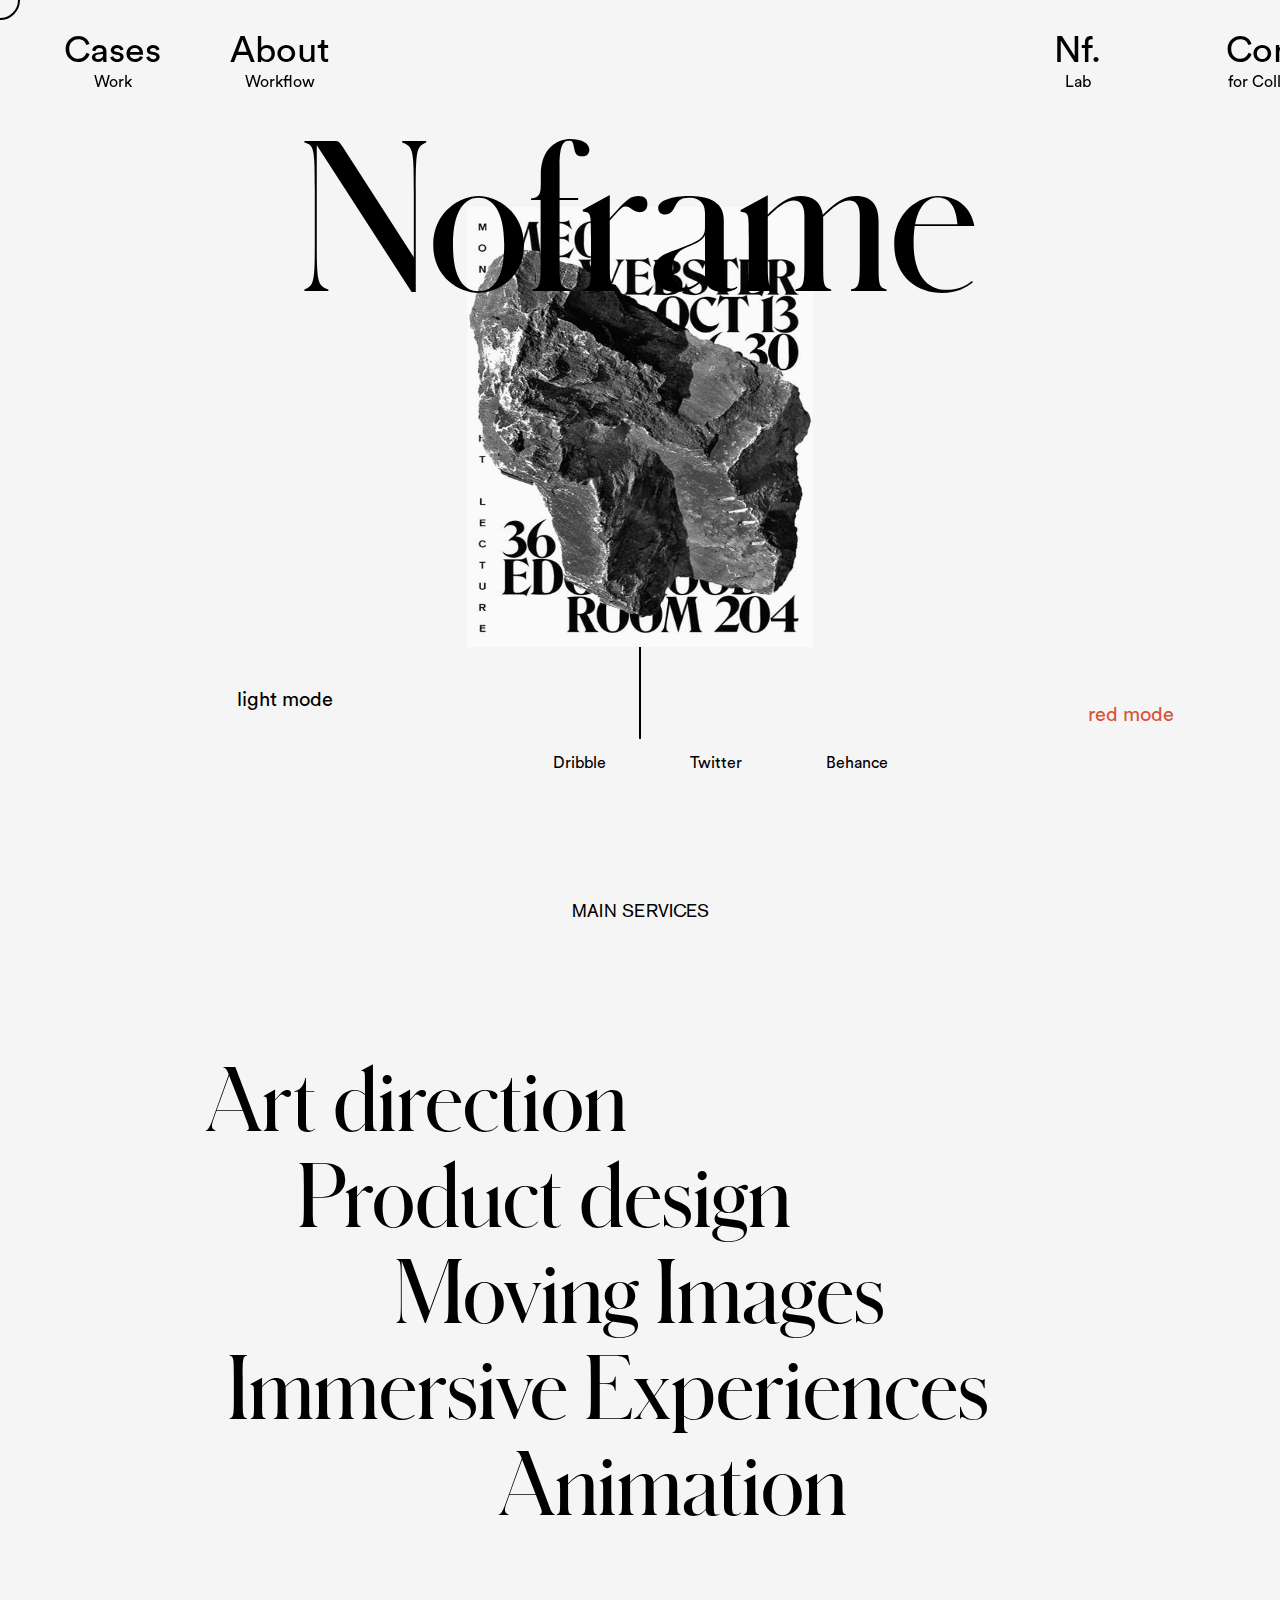
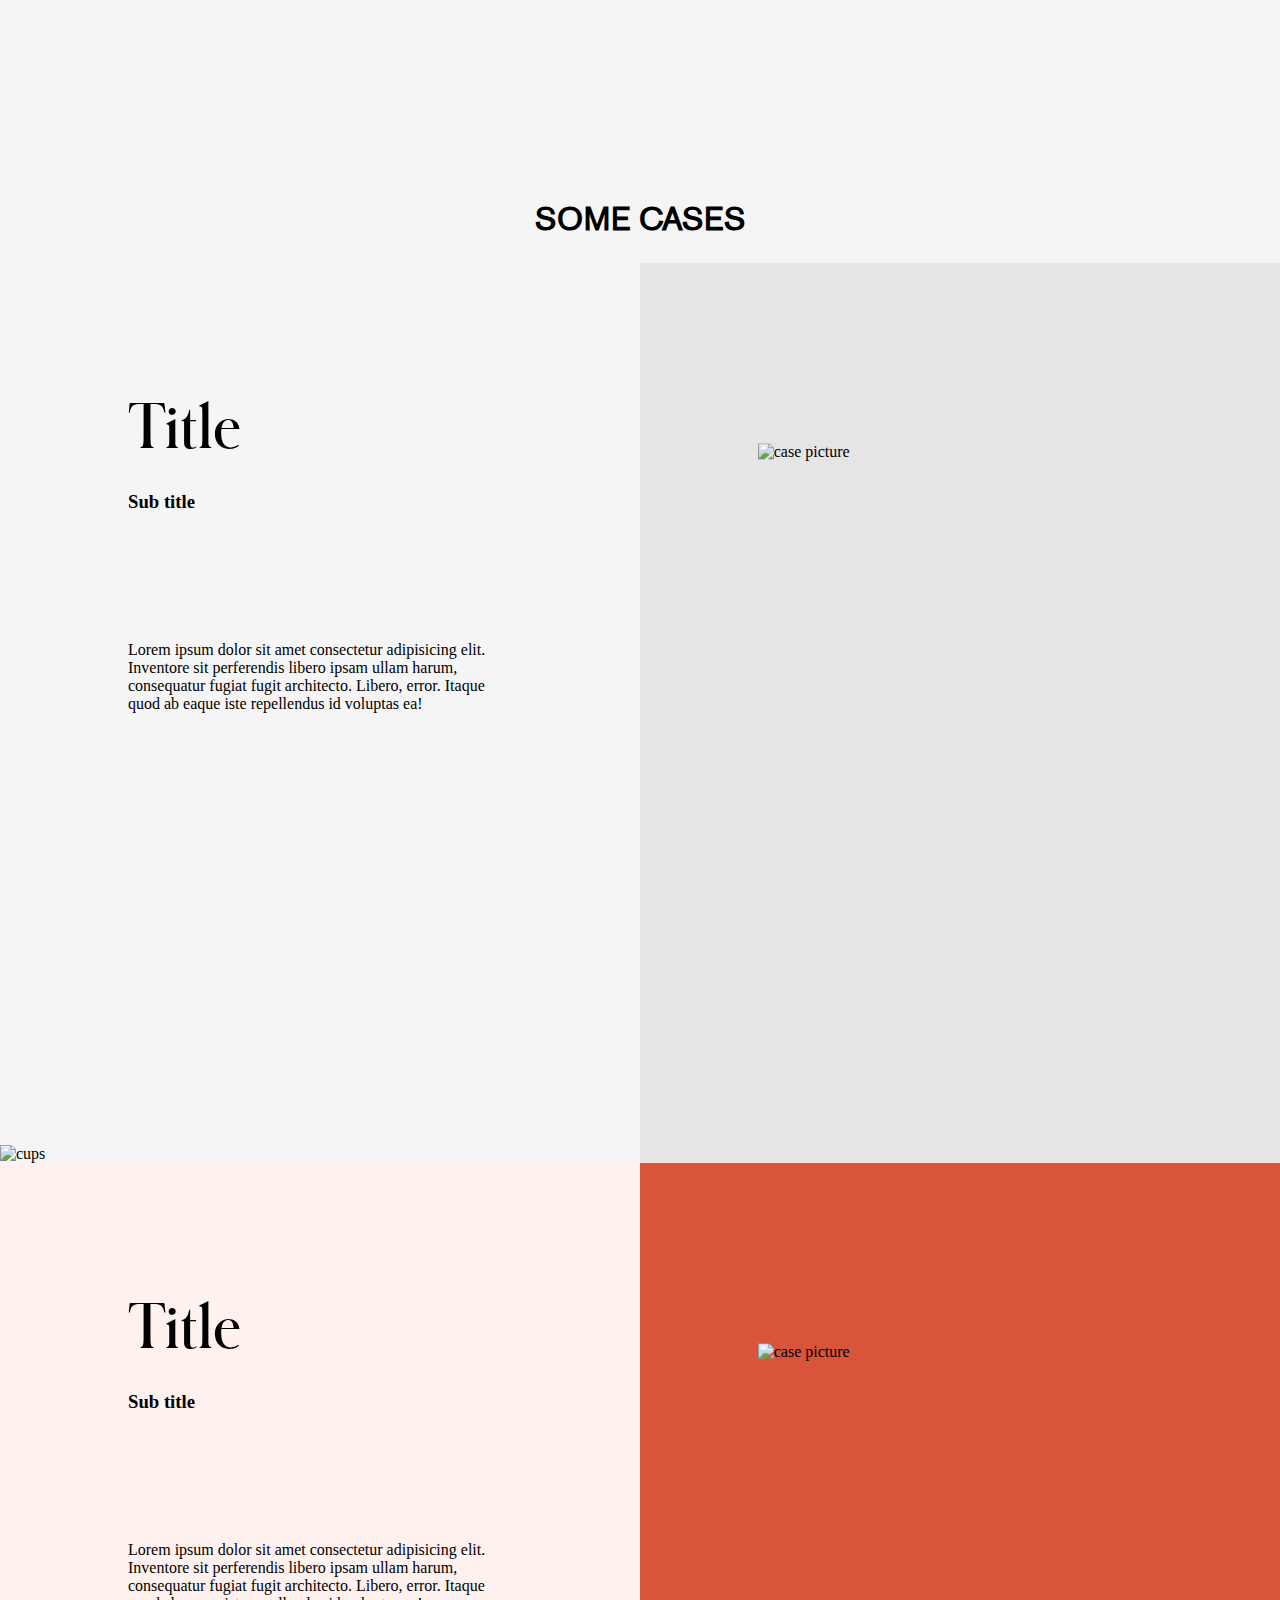
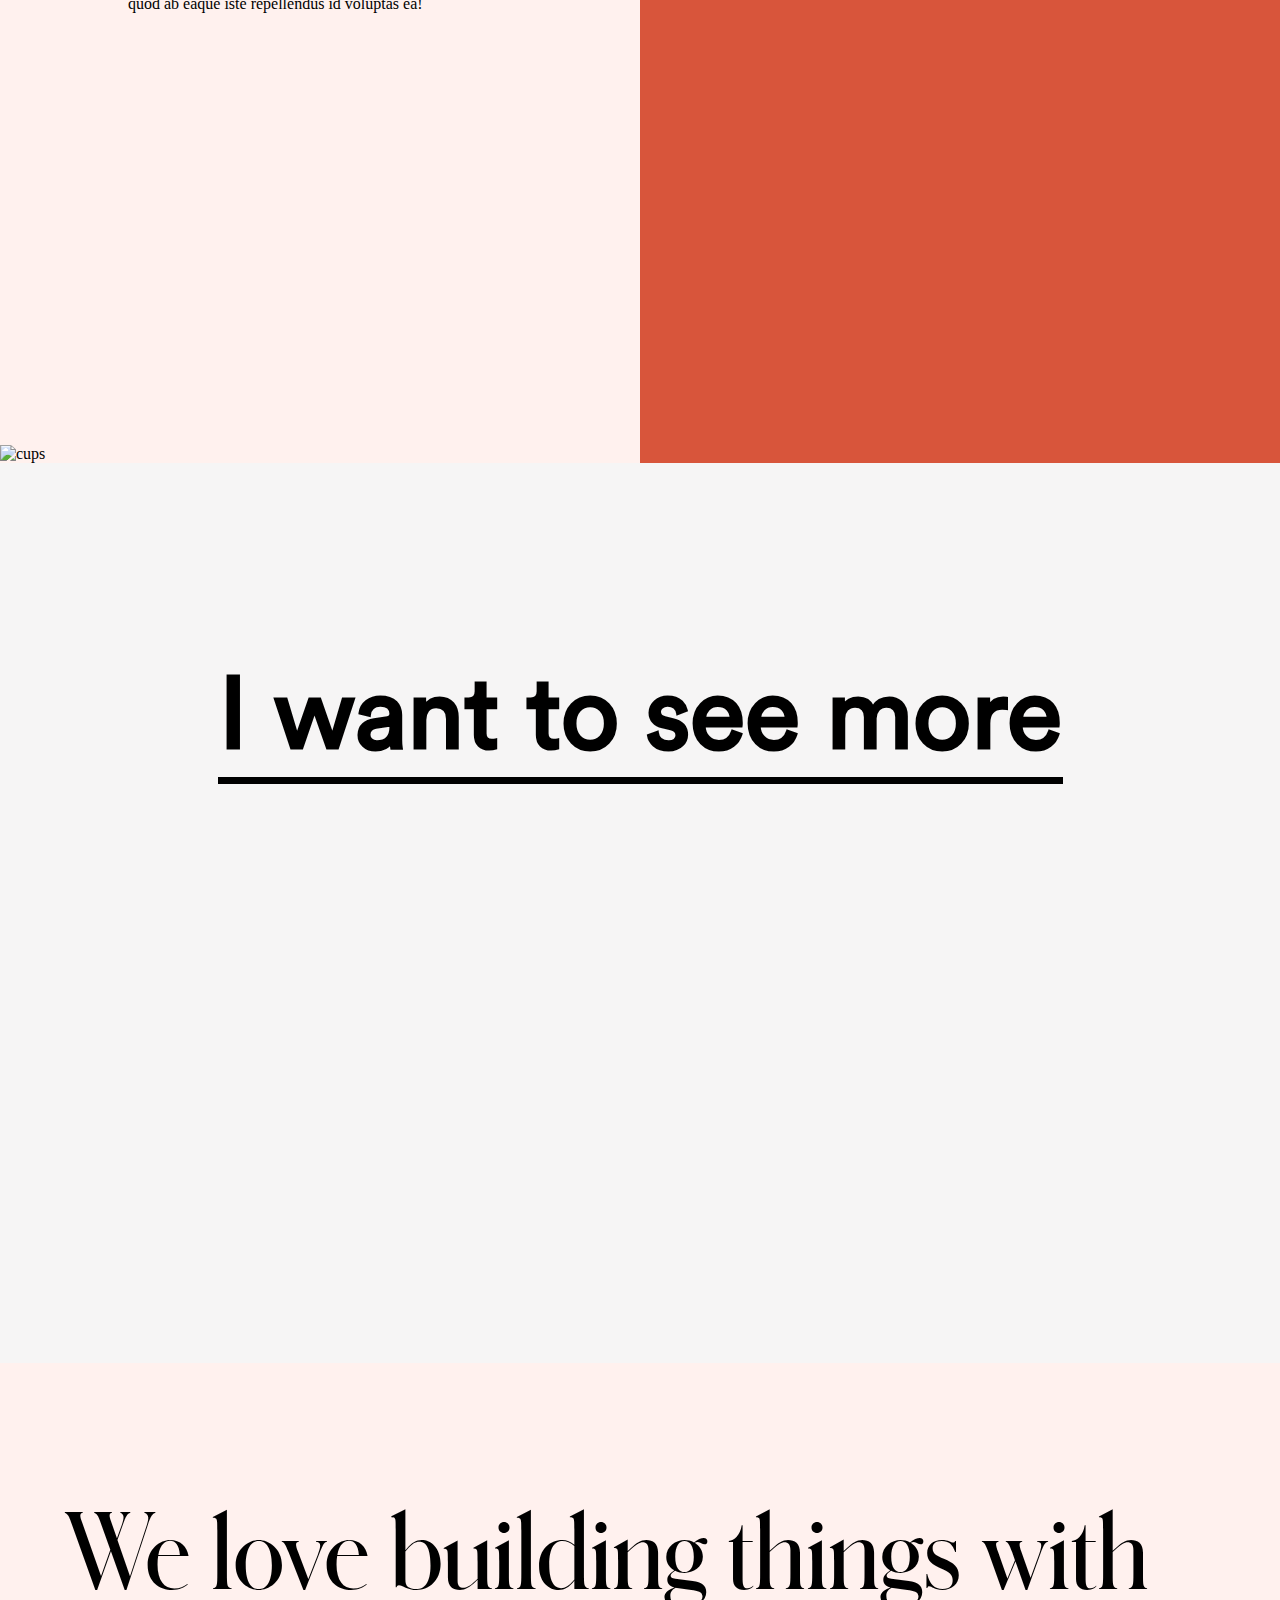
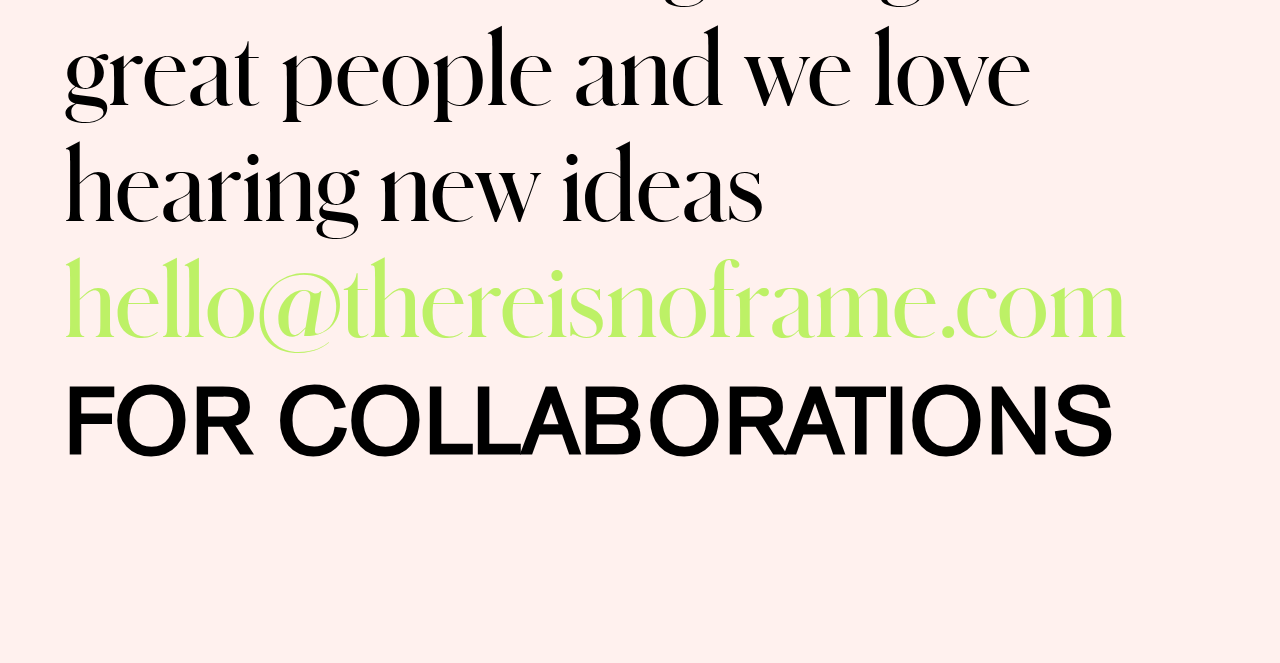
==== index.html @ 72435100 "removed all line hieght" ====
<!DOCTYPE html>
<html lang="en">
<head>
    <meta charset="UTF-8">
    <meta name="viewport" content="width=device-width, initial-scale=1.0">
    <meta http-equiv="X-UA-Compatible" content="ie=edge">
    <link rel="stylesheet" href="./css/style.css">
    <!-- <link rel="stylesheet" href="https://rawcdn.githack.com/BenLardie/Noframe/d792714dbf742aafd17d84c43353a87a4a240be2/css/style.css"> -->
    <title>Noframe</title>
</head>
<body class="home-body">
    <main>
        <div class="loader"></div>
        <header>
            <nav>
                <ul>
                    <!-- <li class="nav-link"><a href="#"><span class="work">Cases</span>Work</a></li>
                    <li class="nav-link"><a href="about.html"><span class="about">About</span>Workflow</a></li>
                    <li class="nav-link"><a href="#"><span class="lab">Nf.</span>Lab</a></li>
                    <li class="nav-link"><a href="contact.html"><span class="contact">Contact</span>for Collaborations</a></li> -->
                    <li class="work"><a href="work.html"><span>Cases</span>Work</a></li>
                    <li class="about"><a href="about.html"><span>About</span>Workflow</a></li>
                    <li class="lab"><a href="nflab.html"><span>Nf.</span>Lab</a></li>
                    <li class="contact"><a href="contact.html"><span>Contact</span>for Collaborations</a></li>
                </ul>
            </nav>
        </header>
        <div class="cursor"></div>
        <div id="bar-holder">
            <div id="status-bar"></div>
        </div>
        <div class="homepage">
            <span class="logo">Noframe</span>
            <img src="./Images/4b3951352f7a2b182931a9205ca4037a.jpg" alt="demo" class="demo"/>
            <div class="home-line"></div>
                <button type="button" class="light">light mode</button>
                <button type="button" class="red">red mode</button>
        </div>
        <section class="main-services">
            <h3>MAIN SERVICES</h3>
            <ul class="service-list">
                <li><span class="art">Art direction</span></li>
                <li><span class="product">Product design</span></li>
                <li><span class="moving">Moving Images</span></li>
                <li><span class="immersive">Immersive Experiences</span></li>
                <li><span class="animation">Animation</span></li>
            </ul>
        </section>
        <section class="cases">
            <h1 class="case-header">SOME CASES</h1>
            <div class="case">
                <div class="left">
                    <h2 class="case-title">Title</h2>
                    <h3 class="case-subtitle">Sub title</h3>
                    <p class="case-blurb">Lorem ipsum dolor sit amet consectetur adipisicing elit. Inventore sit perferendis libero ipsam ullam harum, consequatur fugiat fugit architecto. Libero, error. Itaque quod ab eaque iste repellendus id voluptas ea!</p>
                    <img src="https://placekitten.com/900/300" alt="cups"   class="case-picture-left"/>
                </div>
                <div class="right">
                    <img src="https://placekitten.com/200/300" alt="case picture" class="case-picture-right" />
                </div>
            </div>
                <div class="case">
                    <div class="left">
                    <h2 class="case-title">Title</h2>
                    <h3 class="case-subtitle">Sub title</h3>
                    <p class="case-blurb">Lorem ipsum dolor sit amet consectetur adipisicing elit. Inventore sit perferendis libero ipsam ullam harum, consequatur fugiat fugit architecto. Libero, error. Itaque quod ab eaque iste repellendus id voluptas ea!</p>
                    <img src="https://placekitten.com/900/300" alt="cups" class="case-picture-left"/>
                    </div>
                    <div class="right">
                        <img src="https://placekitten.com/200/300" alt="case picture" class="case-picture-right" />
                    </div>
            </div>
        </section>
        <section class="more">
            <h1 class="more-header">I want to see more</h1 c>
            <div class="more-line"></div>
        </section>
        <section class="contact-section">
            <p>We love building things with great people and we love hearing new ideas<br> <span class="email">hello@thereisnoframe.com</span> <span class="collaborations">for collaborations</span></p>
        </section>
        <footer>
            <a href="#" class="dribble">Dribble</a>
            <a href="#" class="twitter">Twitter</a>
            <a href="#"class="behance">Behance</a>
        </footer>
    </main>
    <script src="https://rawcdn.githack.com/BenLardie/Noframe/d792714dbf742aafd17d84c43353a87a4a240be2/js/main.js"></script>
    <!-- <script src="./js/main.js"></script> -->
</body class="home-body">
</html>
---- css/style.css ----
* {
    margin: 0;
    padding: 0;
    box-sizing: border-box;
}

@font-face {
    font-family: Circular Std;
    src: url('../fonts/CircularStd-Book.otf');
}

@font-face {
    font-family: Schnyder L Demi;
    src: url('../fonts/Schnyder-L-Demi.otf');
}

@font-face {
    font-family: Berthold;
    src: url('../fonts/Berthold-Akzidenz-Grotesk-BE-Regular.otf');
}

@font-face {
    font-family: Schnyder S Demi;
    src: url('../fonts/Schnyder-S-Demi.otf');
}

.home-body {
    background: #F6F5F5;
}

html {
    cursor: url('../Images/cursor.png') 2 2, auto;	
}

/* loader */

.loader {
    width: 100%;
    height: 100%;
    background-color: black;
    z-index: 99;
}

.loader.hidden {
    animation: fadeOut 1s; 
    animation-fill-mode: forwards;
}

@keyframes fadeOut {
    100% {
        opacity: 0;
        visibility: hidden;
    }
}

/* Nav bar */

header {
    position: fixed;
    top: 0;
    z-index: 4;
}

nav {
    position: relative;
    width: 100vw;
    height: 141px;
    left: 0px;
    top: 0px;
    text-align: center;
}

nav span {
    display: block;
    font-size: 36px;
}

a {
    font-family: Circular Std;
    text-decoration: none;
    font-size: 16px;
    color: black;
}

nav li {
    list-style: none;
    transition: .5s;
}

/* nav li::before {
    transform: translate3d(0, 140%, 0);
}

nav li:hover::before {
    transform: translate3d(0, 0, 0);
}

nav li:hover {
    transform: translate3d(0, -140%, 0);
} */


.work {
    position: absolute;
    left: 64px;
    top: 30px;
}

.about {
    position: absolute;
    left: 230px;
    top: 30px;
}

.lab {
    position: absolute;
    left: 1054px;
    top: 30px;
}

.contact {
    position: absolute;
    left: 1226px;
    top: 30px;
}

.home {
    position: absolute;
    top: 30px;
    left: 0;
    right: 0;
    margin: 0 auto;
}

/* status bar */
#bar-holder {
    position: fixed;
    height: 100%;
    width: 8px;
    z-index: 6;
}

#status-bar {
    width: 7px;
    left: 0px;
    top: 0px;
    background: #BDF166;
}

/* cursor */

.cursor {
    width: 40px;
    height: 40px;
    border: 2px solid black;
    border-radius: 50%;
    position: absolute;
    pointer-events: none;
    transition-duration: 400ms;
    transition-timing-function: ease-out;
    transform: translate(-50%, -50%);
    z-index: 100;
}

/* home section */

.homepage {
    position: relative;
    display: block;
    height: 100vh;
}

.home-line {
    border: 1px solid #000000;
    transform: rotate(90deg);
    position: absolute;
    margin-top: 20%;
    left: 0;
    right: 0;
    margin: 0 auto;
    width: 540px;
    top: 52%;
    z-index: -1;
}

.logo {
    font-family: Schnyder L Demi;
    font-style: normal;
    font-weight: 500;
    font-size: 200px;
    display: flex;
    align-items: center;
    text-align: center;
    color: #000000;
    top: 100px;
    left: 0;
    right: 0;
    margin: 0 auto;
    display: block;
    position: absolute;
    z-index: 1;
}

.demo {
    width: 346px;
    height: 440px;
    top: 207px;
    left: 0;
    right: 0;
    margin: 0 auto;
    position: absolute;
}

.demo:hover {
    z-index: 3;
}

button {
    text-decoration: none;
    border: none;
    background: none;
}

.light {
    position: absolute;
    left: 222px;
    top: 673px;
    font-family: Circular Std;
    font-style: normal;
    font-weight: normal;
    font-size: 20px;
    align-items: center;
    text-align: center;
    color: #000000;
    padding: 15px;
    transition: ease-in 0.4s;
    border-radius: 64% 36% 27% 73% / 55% 58% 42% 45%;

}

.red {
    position: absolute;
    left: 1058px;
    top: 673px;
    font-family: Circular Std;
    font-style: normal;
    font-weight: normal;
    font-size: 20px;
    align-items: center;
    text-align: center;
    color: #D8553B;
    padding: 30px;
    overflow: visible;
    transition: ease-in 0.4s;
    border-radius: 30%;
}

.light:hover {
    background-color: black;
    color: white;
    animation: blob 5s linear infinite;
    transition: ease-out 0.5s;
}


.red:hover {
    background-color: black;
    animation: blob 5s linear infinite;
    transition: ease-out 0.5s;
    
}

@keyframes blob {
    0%, 100% {
        border-radius: 24% 36% 27% 23% / 45% 38% 42% 45%;
    }
    25% {
        border-radius: 44% 56% 37% 23% / 45% 18% 52% 55%;
    }
    50% {
        border-radius: 49% 56% 17% 21% / 42% 19% 22% 26%;
    }
    75% {
        border-radius: 22% 36% 50% 44% / 19% 38% 22% 50%;
    }
}

/* main services */

.main-services {
    display: block;
    height: 100vh;
}

.main-services h3 {
    text-align: center;
    font-family: Berthold;
    font-style: normal;
    font-weight: normal;
    font-size: 18px;
    text-transform: uppercase;
    color: #000000;
}

.main-services span {
    font-family: Schnyder L Demi;
    font-style: normal;
    font-weight: 500;
    font-size: 85px;
    color: #000000;
    padding-bottom: 15px;
}

.main-services ul {
    list-style: none;
    text-align: center;
    padding-top: 10%;
}

.service-list li {
    position: relative;
}

.service-list li:nth-child(odd):after{
    content: '';
    position: absolute;
    width: 0; 
    height: 3px;
    display: block;
    margin-top: 5px;
    right: 0;
    background: black;
    transition: width .2s ease;
    -webkit-transition: width .2s ease;
}

.service-list li:nth-child(odd):hover:after {
    width: 50%;
    left: 0;
    background: black;
}

.service-list li:nth-child(even):after{
    content: '';
    position: absolute;
    width: 0; 
    height: 3px;
    display: block;
    margin-top: 5px;
    right: 0;
    background: black;
    transition: width .2s ease-out;
    -webkit-transition: width .2s ease-out;
}

.service-list li:nth-child(even):hover:after {
    width: 70%;
    right: 0;
    background: black;
}

.art {
    padding-right: 35%;
}

.product {
    padding-right: 15%;
}

.immersive {
    padding-right: 5%;
}

.animation {
    margin-left: 5%;
}

/* work examples */
.case-header {
    text-align: center;
    padding-bottom: 25px;
    font-family: Berthold;
}
.cases {
    display: block;
}

.case {
    display: block;
    height: 900px;
    widows: 100%;
    display: flex;
    flex-direction: row;
    flex-basis: 100%;
    flex: 1;
}
.case:nth-child(odd) .left {
    background-color:  #FFF1EE;
}

.case-title {
    font-family: Schnyder S Demi;
    font-style: normal;
    font-weight: 500;
    font-size: 60px;
    text-align: left;
    padding-top: 20%;
    padding-left: 20%;
}

.case-subtitle {
    text-align: left;
    padding-top: 5%;
    padding-left: 20%;
}

.case-blurb {
    width: 60%;
    text-align: left;
    margin: 0 auto;
    padding-top: 20%;
}

.right {
    width: 50%;
    background-color: #E5E5E5;
}

.case:nth-child(odd) .right {
    background-color: #D8553B;
}

.case-picture-right {
    display: block;
    width: 404.56px;
    height: 539.41px;
    margin: 0 auto;
    position: relative;
    top: 50%;
    left: 0;
    right: 0;
    -webkit-transform: translateY(-50%);
    -ms-transform: translateY(-50%);
    transform: translateY(-50%);
}

.left {
    width: 50%;
    position: relative;
}

.case-picture-left {
    width: 100%;
    position: absolute;
    bottom: 0;
}

/* more */

.more {
    display: block;
    height: 100vh;
}

.more-header {
    text-align: center;
    font-family: Circular Std;
    font-size: 102px;
    color: #000000;
    padding-top: 15%;
}

.more-line {
    border-bottom: 7px solid #000000;
    width: 845px;
    margin: 0 auto;
}

/* footer */

footer {
    /* position: relative; */
    font-family: Schnyder S Demi;
    font-style: normal;
    font-weight: 500;
    font-size: 21px;
    position: absolute;
    width: 450px;
    height: 25px;
    left: 495px;
    top: 748px;
    text-align: center;
}

footer a {
    margin: 0 40px;
}

/* contact */

.contact-section {
    background-color: #FFF1EE;
    display: block;
    height: 100vh;
}

.contact-section p {
    font-family: Schnyder L Demi;
    font-style: normal;
    font-weight: 500;
    font-size: 102px;
    text-align: left;
    padding-top: 10%;
    padding-left: 5%;
}

.email {
    color: #BDF166;
}

.collaborations {
    font-family: Berthold;
    font-style: normal;
    font-weight: bold;
    font-size: 92px;
    text-transform: uppercase;
}
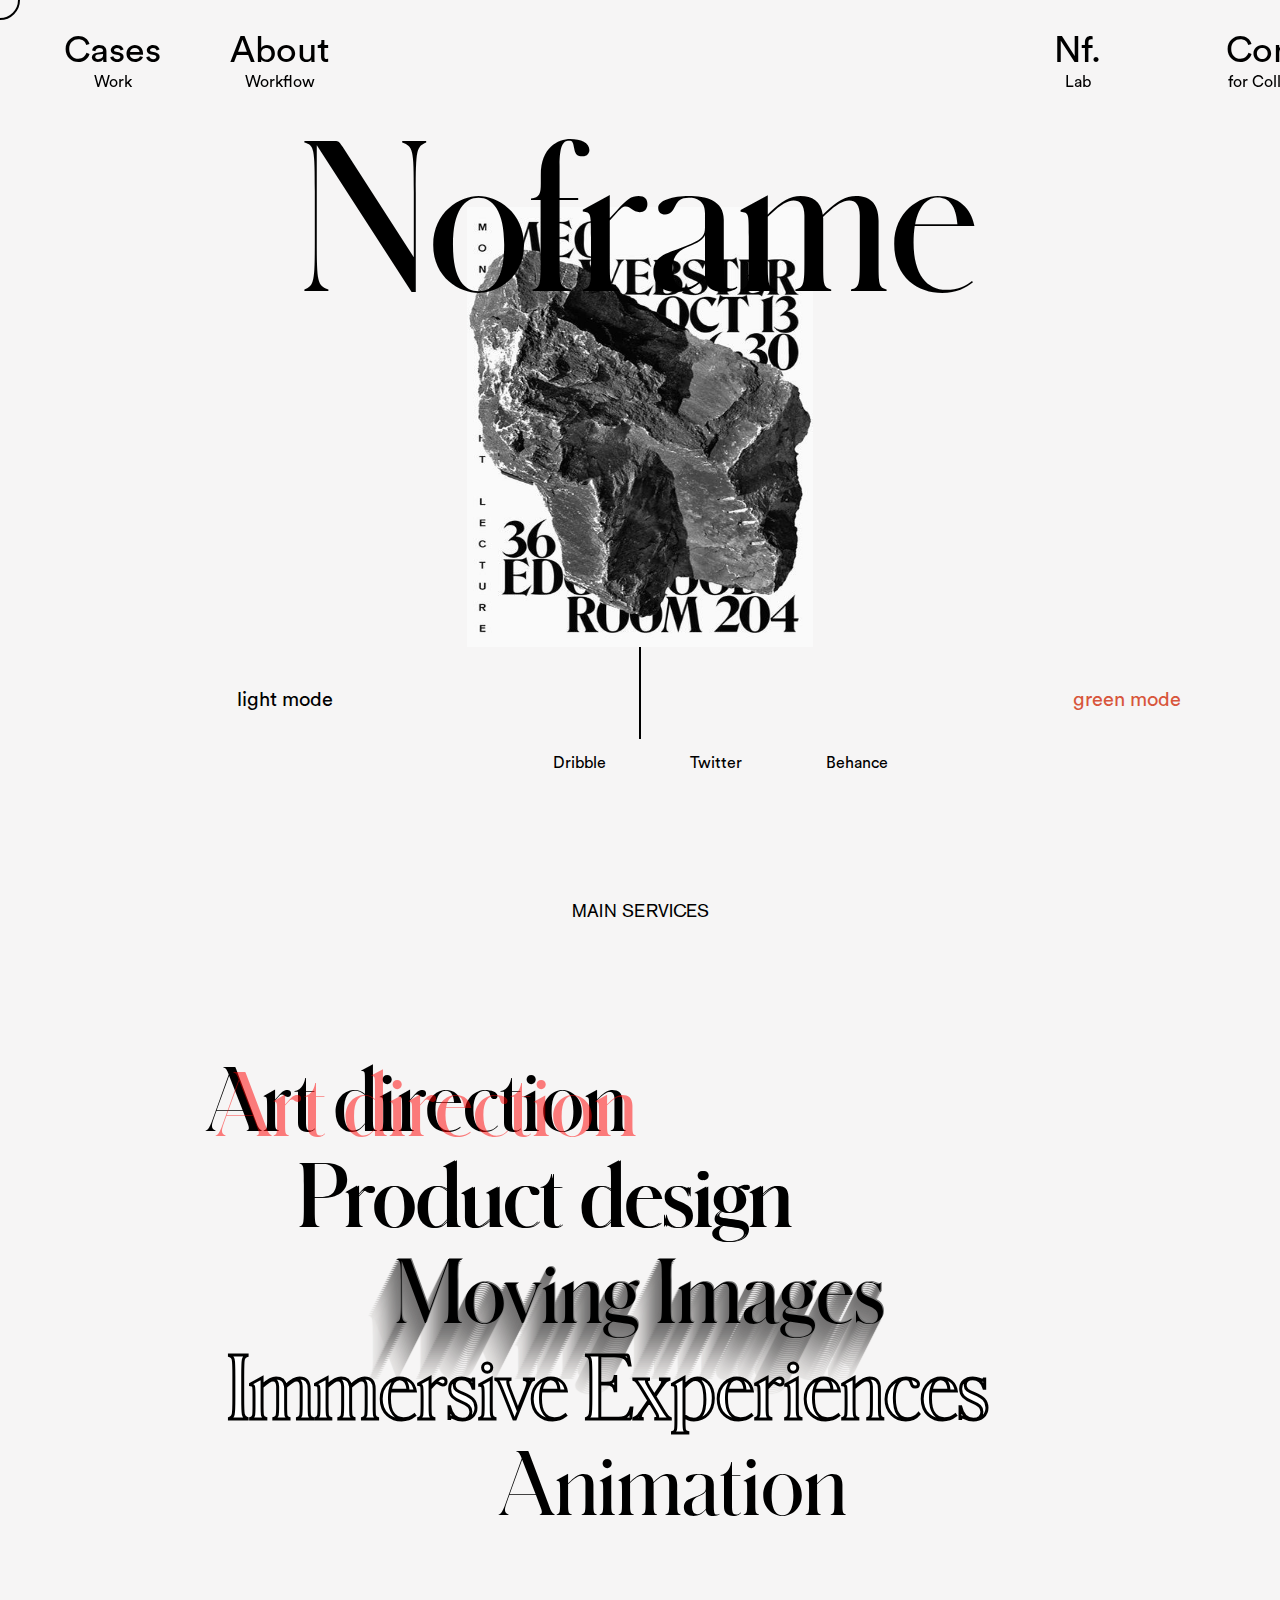
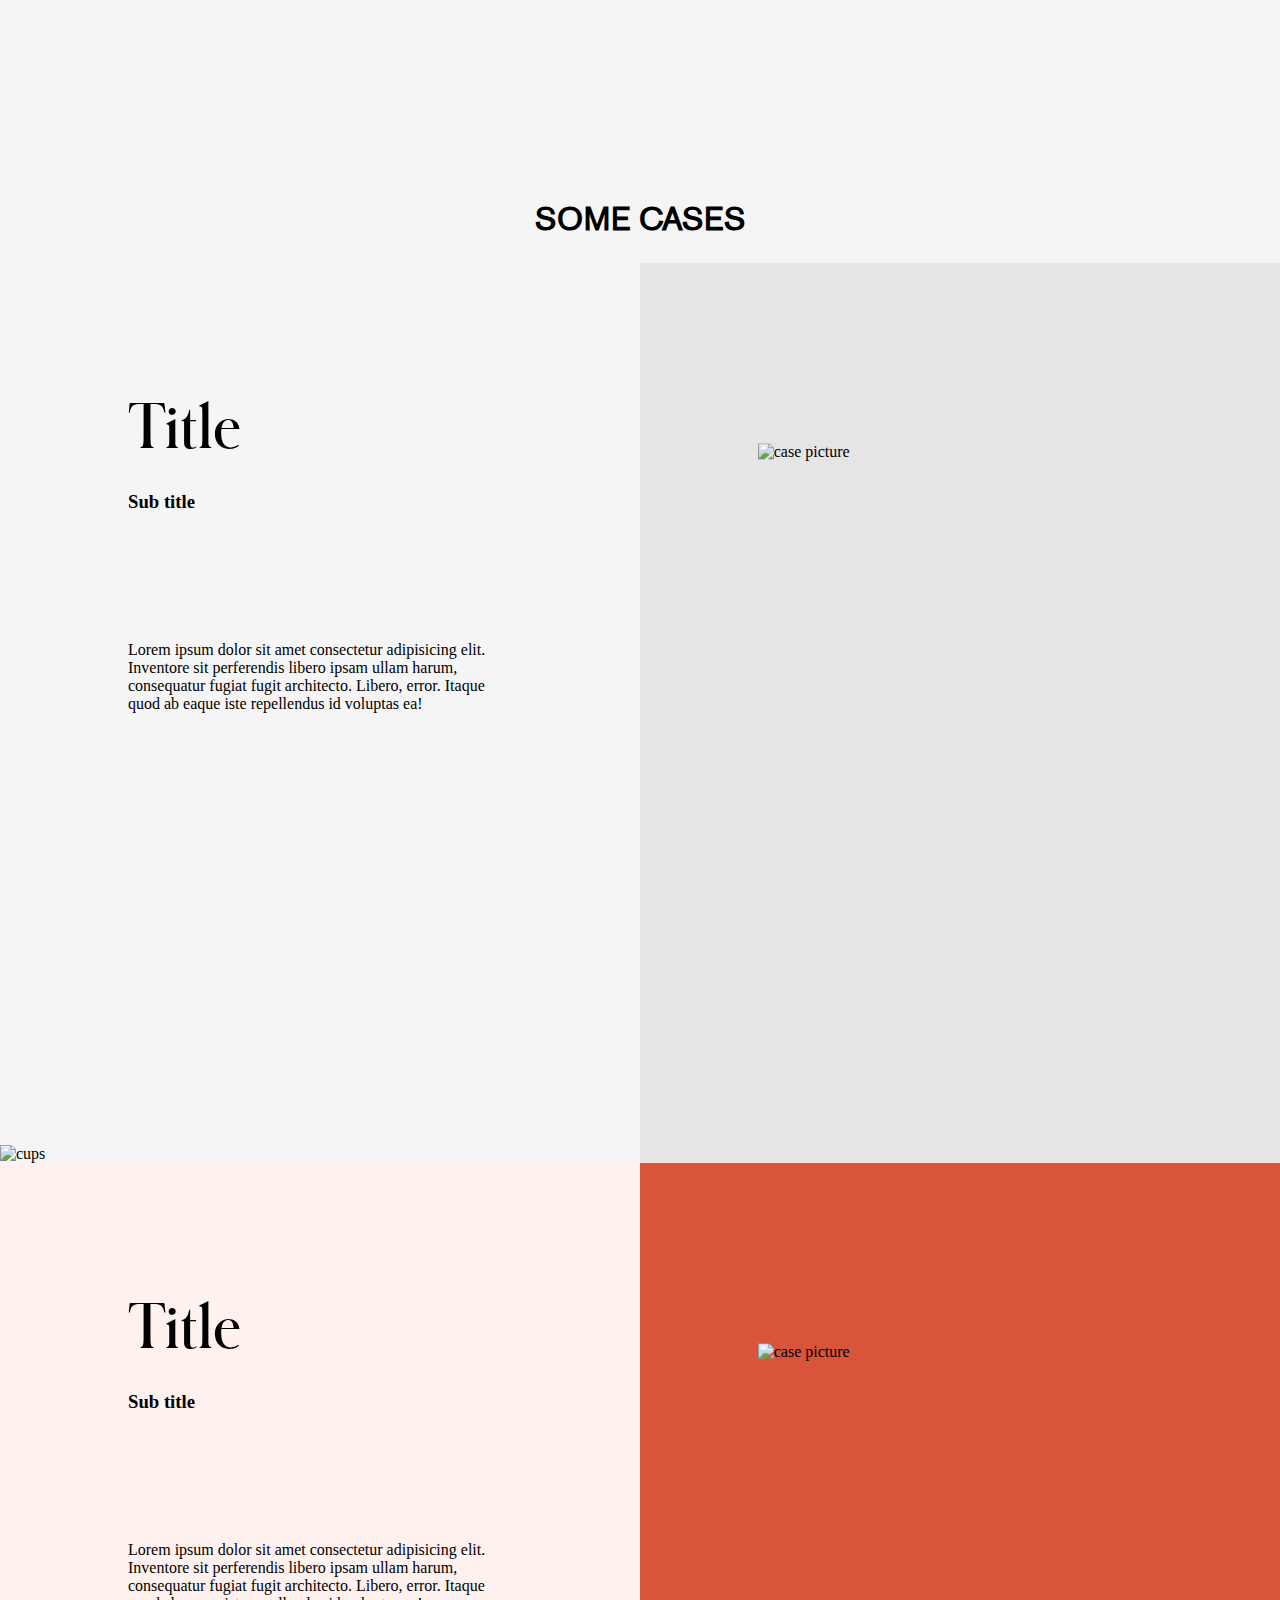
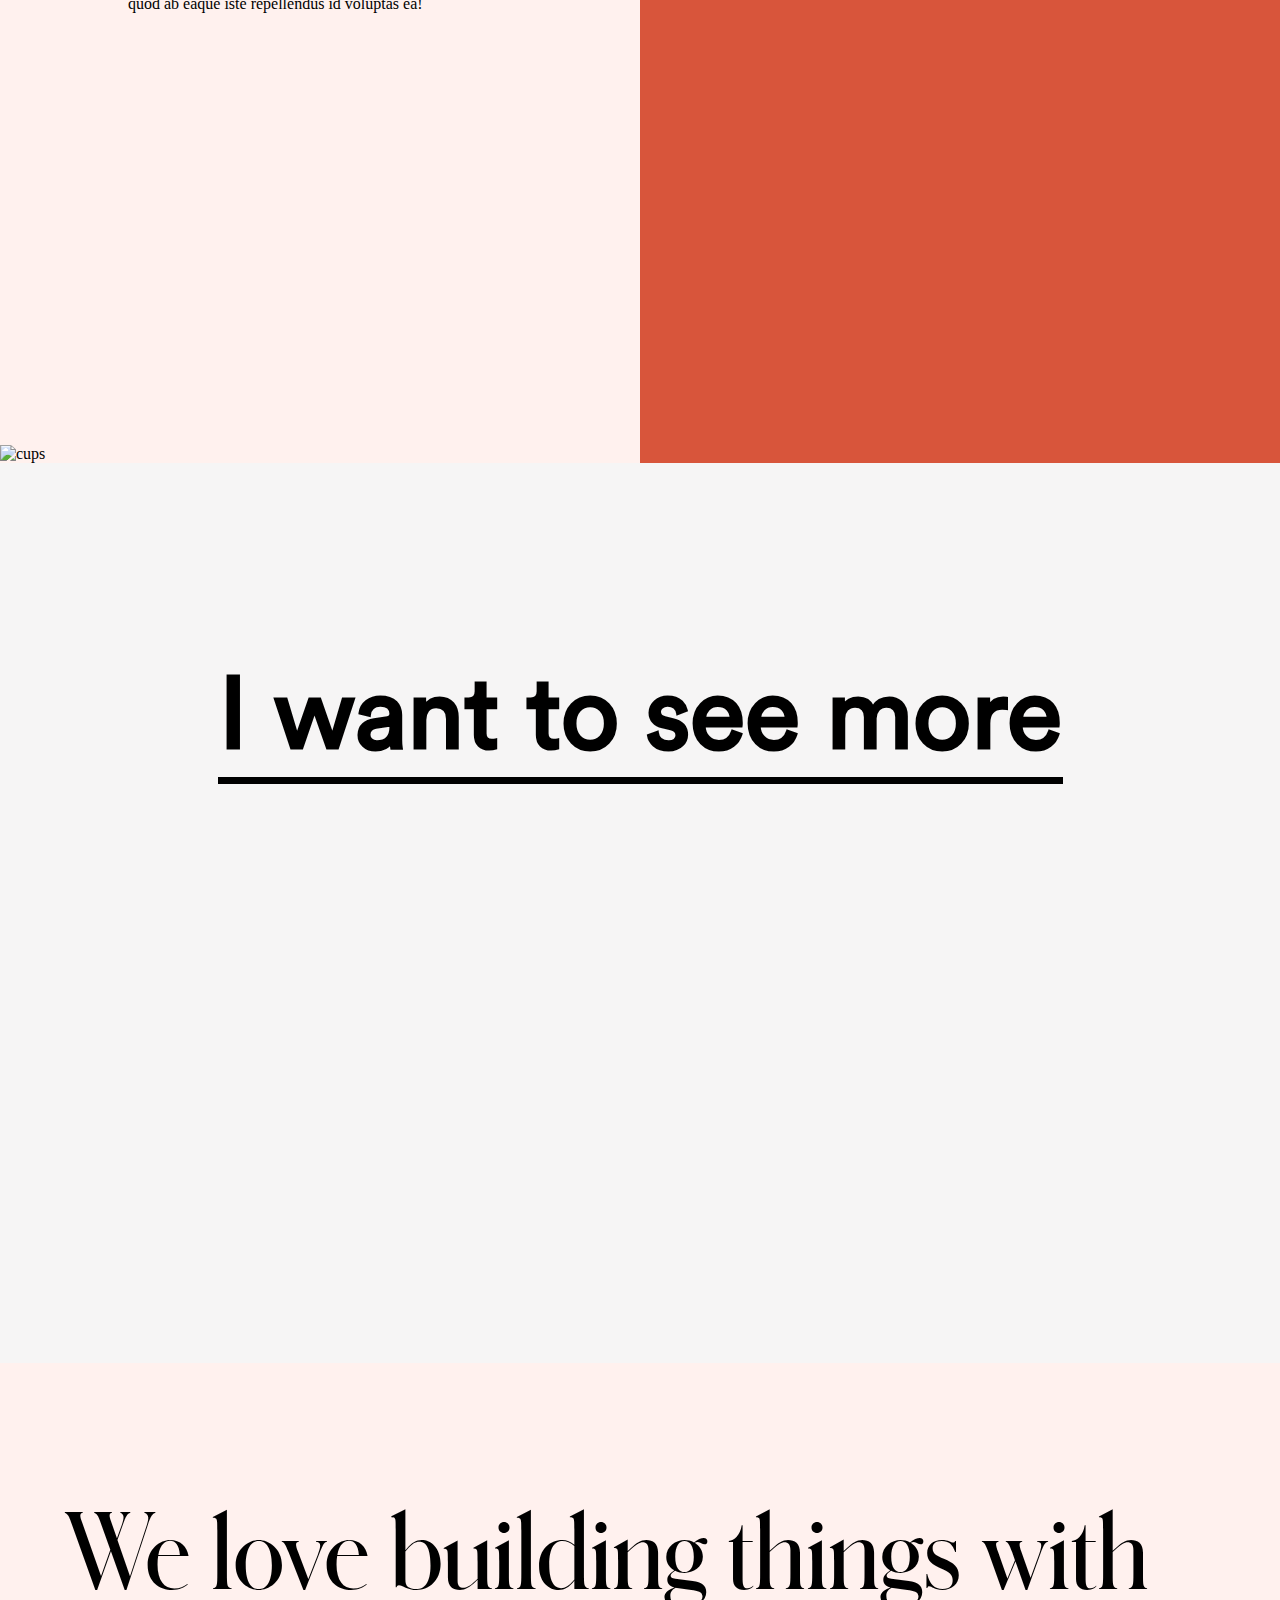
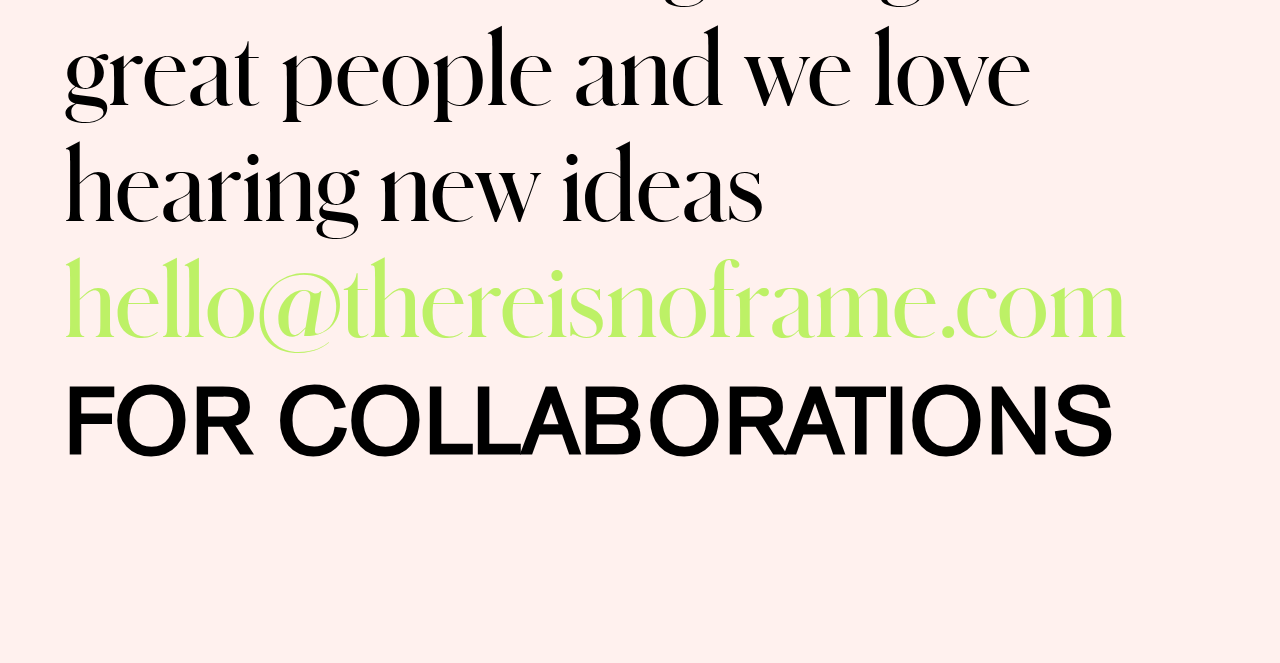
==== commit 369d3d1e: "added some text effects" ====
--- a/index.html
+++ b/index.html
@@ -14,10 +14,6 @@
         <header>
             <nav>
                 <ul>
-                    <!-- <li class="nav-link"><a href="#"><span class="work">Cases</span>Work</a></li>
-                    <li class="nav-link"><a href="about.html"><span class="about">About</span>Workflow</a></li>
-                    <li class="nav-link"><a href="#"><span class="lab">Nf.</span>Lab</a></li>
-                    <li class="nav-link"><a href="contact.html"><span class="contact">Contact</span>for Collaborations</a></li> -->
                     <li class="work"><a href="work.html"><span>Cases</span>Work</a></li>
                     <li class="about"><a href="about.html"><span>About</span>Workflow</a></li>
                     <li class="lab"><a href="nflab.html"><span>Nf.</span>Lab</a></li>
@@ -33,14 +29,16 @@
             <span class="logo">Noframe</span>
             <img src="./Images/4b3951352f7a2b182931a9205ca4037a.jpg" alt="demo" class="demo"/>
             <div class="home-line"></div>
-                <button type="button" class="light">light mode</button>
-                <button type="button" class="red">red mode</button>
+                <!-- <button type="button" class="light">light mode</button>
+                <button type="button" class="red">red mode</button> -->
+                <div class="button light">light mode</div>
+                <div class="button green">green mode</div>
         </div>
         <section class="main-services">
             <h3>MAIN SERVICES</h3>
             <ul class="service-list">
                 <li><span class="art">Art direction</span></li>
-                <li><span class="product">Product design</span></li>
+                <li><span class="product" data-text="Product design">Product design</span></li>
                 <li><span class="moving">Moving Images</span></li>
                 <li><span class="immersive">Immersive Experiences</span></li>
                 <li><span class="animation">Animation</span></li>
--- a/css/style.css
+++ b/css/style.css
@@ -30,6 +30,10 @@
 
 html {
     cursor: url('../Images/cursor.png') 2 2, auto;	
+}
+
+.body {
+    line-height: normal !important;
 }
 
 /* loader */
@@ -80,6 +84,12 @@
     text-decoration: none;
     font-size: 16px;
     color: black;
+}
+
+nav span:hover {
+    text-shadow: -4px 4px 0.5px white,
+    -8px 8px 0 black;
+    color: #D8553B;
 }
 
 nav li {
@@ -215,47 +225,55 @@
     z-index: 3;
 }
 
-button {
+.button {
     text-decoration: none;
     border: none;
     background: none;
-}
-
-.light {
+    font-family: Circular Std;
+    font-style: normal;
+    font-weight: normal;
+    font-size: 20px;
+    text-align: center;
+    padding: 15px;
+    transition: ease-in 0.4s;
+    border-radius: 37% 36% 27% 41% / 37% 33% 42% 26%;
+    position: relative;
+    display: block;
+    overflow: visible;
+}
+
+.button.light {
     position: absolute;
     left: 222px;
     top: 673px;
-    font-family: Circular Std;
-    font-style: normal;
-    font-weight: normal;
-    font-size: 20px;
-    align-items: center;
-    text-align: center;
     color: #000000;
-    padding: 15px;
-    transition: ease-in 0.4s;
-    border-radius: 64% 36% 27% 73% / 55% 58% 42% 45%;
-
-}
-
-.red {
+}
+
+.button.green {
     position: absolute;
     left: 1058px;
     top: 673px;
-    font-family: Circular Std;
-    font-style: normal;
-    font-weight: normal;
-    font-size: 20px;
-    align-items: center;
-    text-align: center;
     color: #D8553B;
-    padding: 30px;
-    overflow: visible;
-    transition: ease-in 0.4s;
-    border-radius: 30%;
-}
-
-.light:hover {
+}
+
+.button:hover::before {
+    display: block;
+    height: 15px;
+    width: 15px;
+    border-radius: 50%;
+    position: absolute;
+    left: -20px;
+    background: black;
+}
+
+.button:hover::after {
+    border-radius: 50%;
+    position: absolute;
+    right: -20px;
+    background: black;
+}
+
+.button:hover {
     background-color: black;
     color: white;
     animation: blob 5s linear infinite;
@@ -263,12 +281,6 @@
 }
 
 
-.red:hover {
-    background-color: black;
-    animation: blob 5s linear infinite;
-    transition: ease-out 0.5s;
-    
-}
 
 @keyframes blob {
     0%, 100% {
@@ -361,14 +373,127 @@
 
 .art {
     padding-right: 35%;
+    position: relative;
+    letter-spacing: -5;
+    color: rgba(0,0, 255, 0.5);
+}
+
+.art::after {
+    content: 'Art direction';
+    position: absolute;
+    left: 10px;
+    top: 5px;
+    color: rgba(255, 0, 0, 0.5);
 }
 
 .product {
     padding-right: 15%;
+    position: relative;
+    color: black;
+
+}
+
+.product::after {
+    position: absolute;
+    left: 2px;
+    animation: noise-anim-two 2s infinite linear alternate-reverse;
+}
+.product::before, .product::after {
+    content: attr(data-text);
+    position: absolute;
+    padding-right: 15%;
+    top: 0;
+    height: 100%;
+    color: 
+    black;
+}
+.product::before {
+    position: absolute;
+    left: 2px;
+    clip: rect(37px, 0px, 44px, 0);
+    animation: noise-anim 6s infinite linear alternate-reverse;
+}
+
+@keyframes noise-anim {
+    0% {
+        clip-path: inset(40% 0 61% 0);
+    }
+    20% {
+        clip-path: inset(92% 0 1% 0);
+    }
+    40% {
+        clip-path: inset(43% 0 1% 0);
+    }
+    60% {
+        clip-path: inset(25% 0 58% 0);
+    }
+    80% {
+        clip-path: inset(54% 0 7% 0);
+    }
+    100% {
+        clip-path: inset(58% 0 43% 0);
+    }
+}
+
+@keyframes noise-anim-two {
+0% {
+    clip-path: inset(21% 0 81% 0);
+}
+20% {
+    clip-path: inset(42% 0 10% 0);
+}
+40% {
+    clip-path: inset(73% 0 8% 0);
+}
+60% {
+    clip-path: inset(44% 0 78% 0);
+}
+80% {
+    clip-path: inset(54% 0 7% 0);
+}
+100% {
+    clip-path: inset(28% 0 43% 0);
+}
+}
+
+.moving {
+    text-shadow: 
+    1px -1px 0 #767676, 
+    -1px 2px 1px #737272, 
+    -2px 4px 1px #767474, 
+    -3px 6px 1px #787777, 
+    -4px 8px 1px #7b7a7a, 
+    -5px 10px 1px #7f7d7d, 
+    -6px 12px 1px #828181, 
+    -7px 14px 1px #868585, 
+    -8px 16px 1px #8b8a89, 
+    -9px 18px 1px #8f8e8d, 
+    -10px 20px 1px #949392, 
+    -11px 22px 1px #999897, 
+    -12px 24px 1px #9e9c9c, 
+    -13px 26px 1px #a3a1a1, 
+    -14px 28px 1px #a8a6a6, 
+    -15px 30px 1px #adabab, 
+    -16px 32px 1px #b2b1b0, 
+    -17px 34px 1px #b7b6b5, 
+    -18px 36px 1px #bcbbba, 
+    -19px 38px 1px #c1bfbf, 
+    -20px 40px 1px #c6c4c4, 
+    -21px 42px 1px #cbc9c8, 
+    -22px 44px 1px #cfcdcd, 
+    -23px 46px 1px #d4d2d1, 
+    -24px 48px 1px #d8d6d5, 
+    -25px 50px 1px #dbdad9, 
+    -26px 52px 1px #dfdddc, 
+    -27px 54px 1px #e2e0df, 
+    -28px 56px 1px #e4e3e2;
 }
 
 .immersive {
     padding-right: 5%;
+    -webkit-text-fill-color: white; /* Will override color (regardless of order) */
+    -webkit-text-stroke-width: 3px;
+    -webkit-text-stroke-color: black;
 }
 
 .animation {
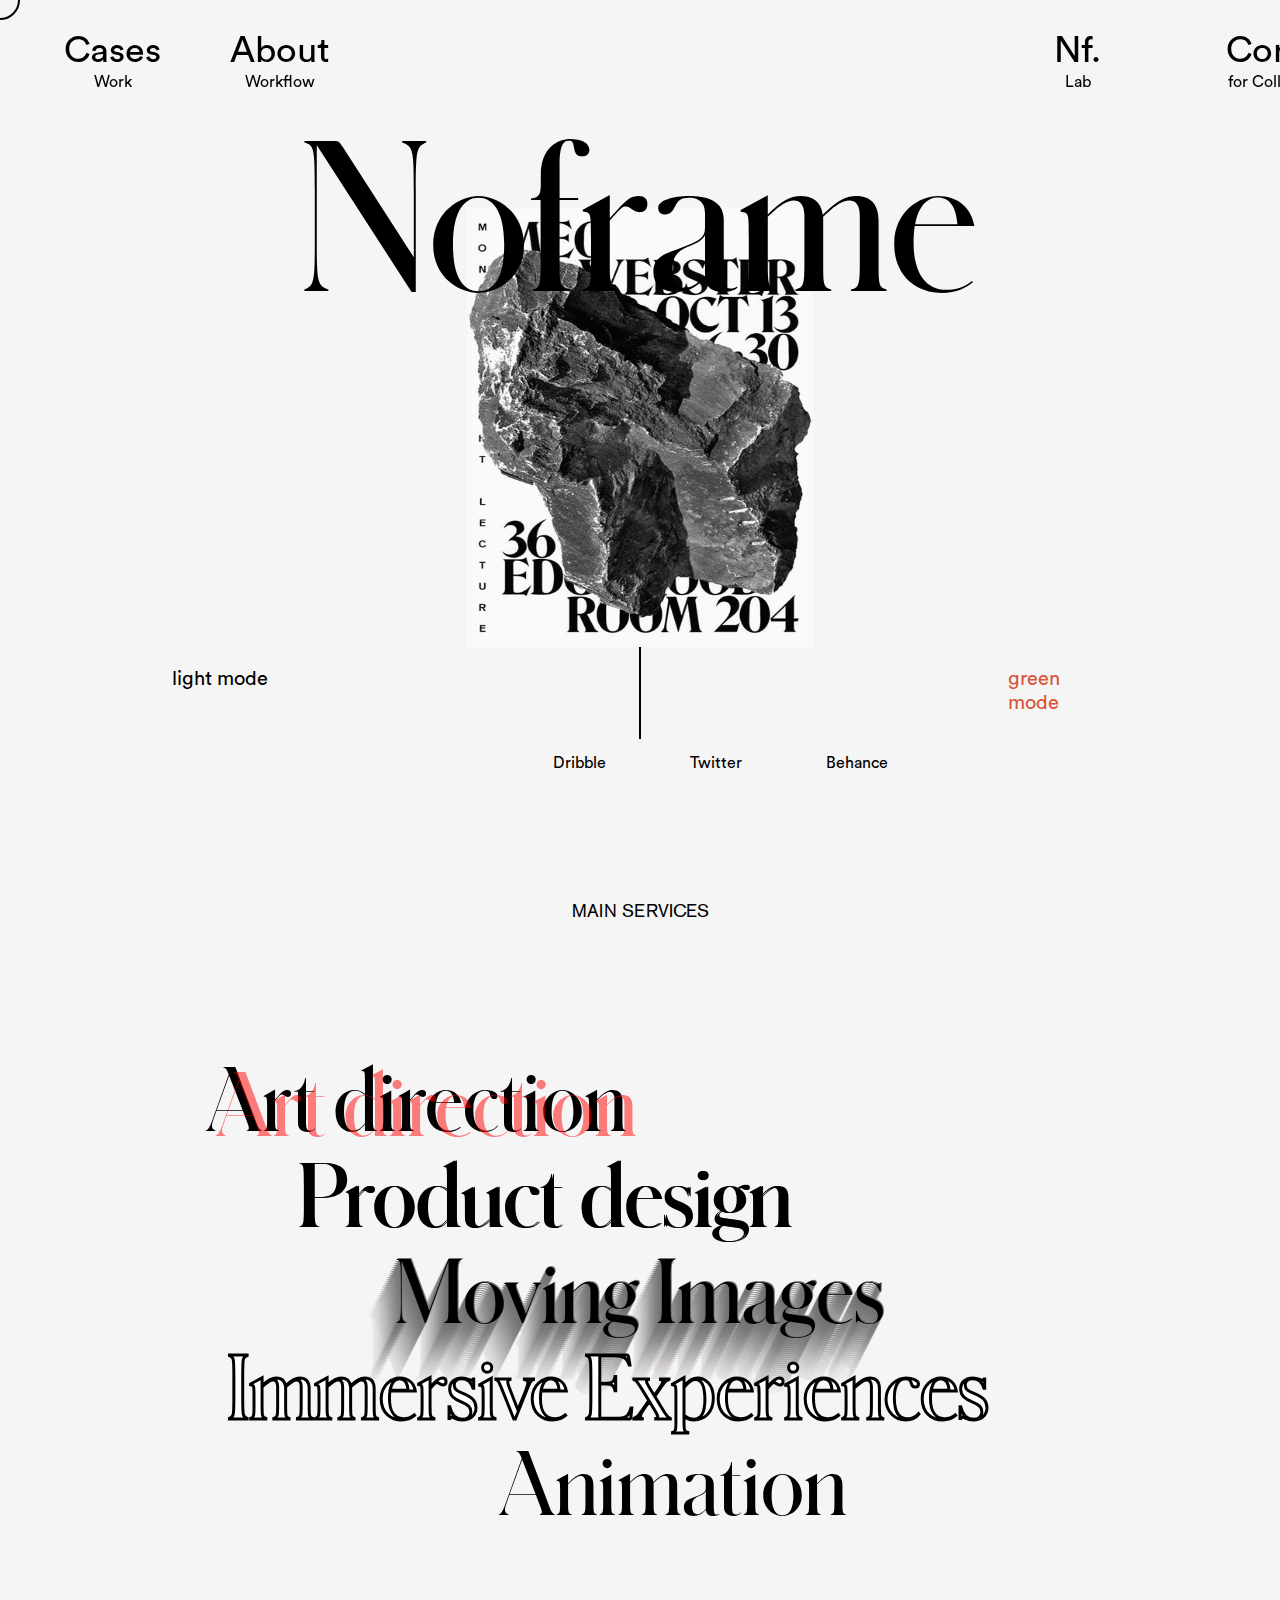
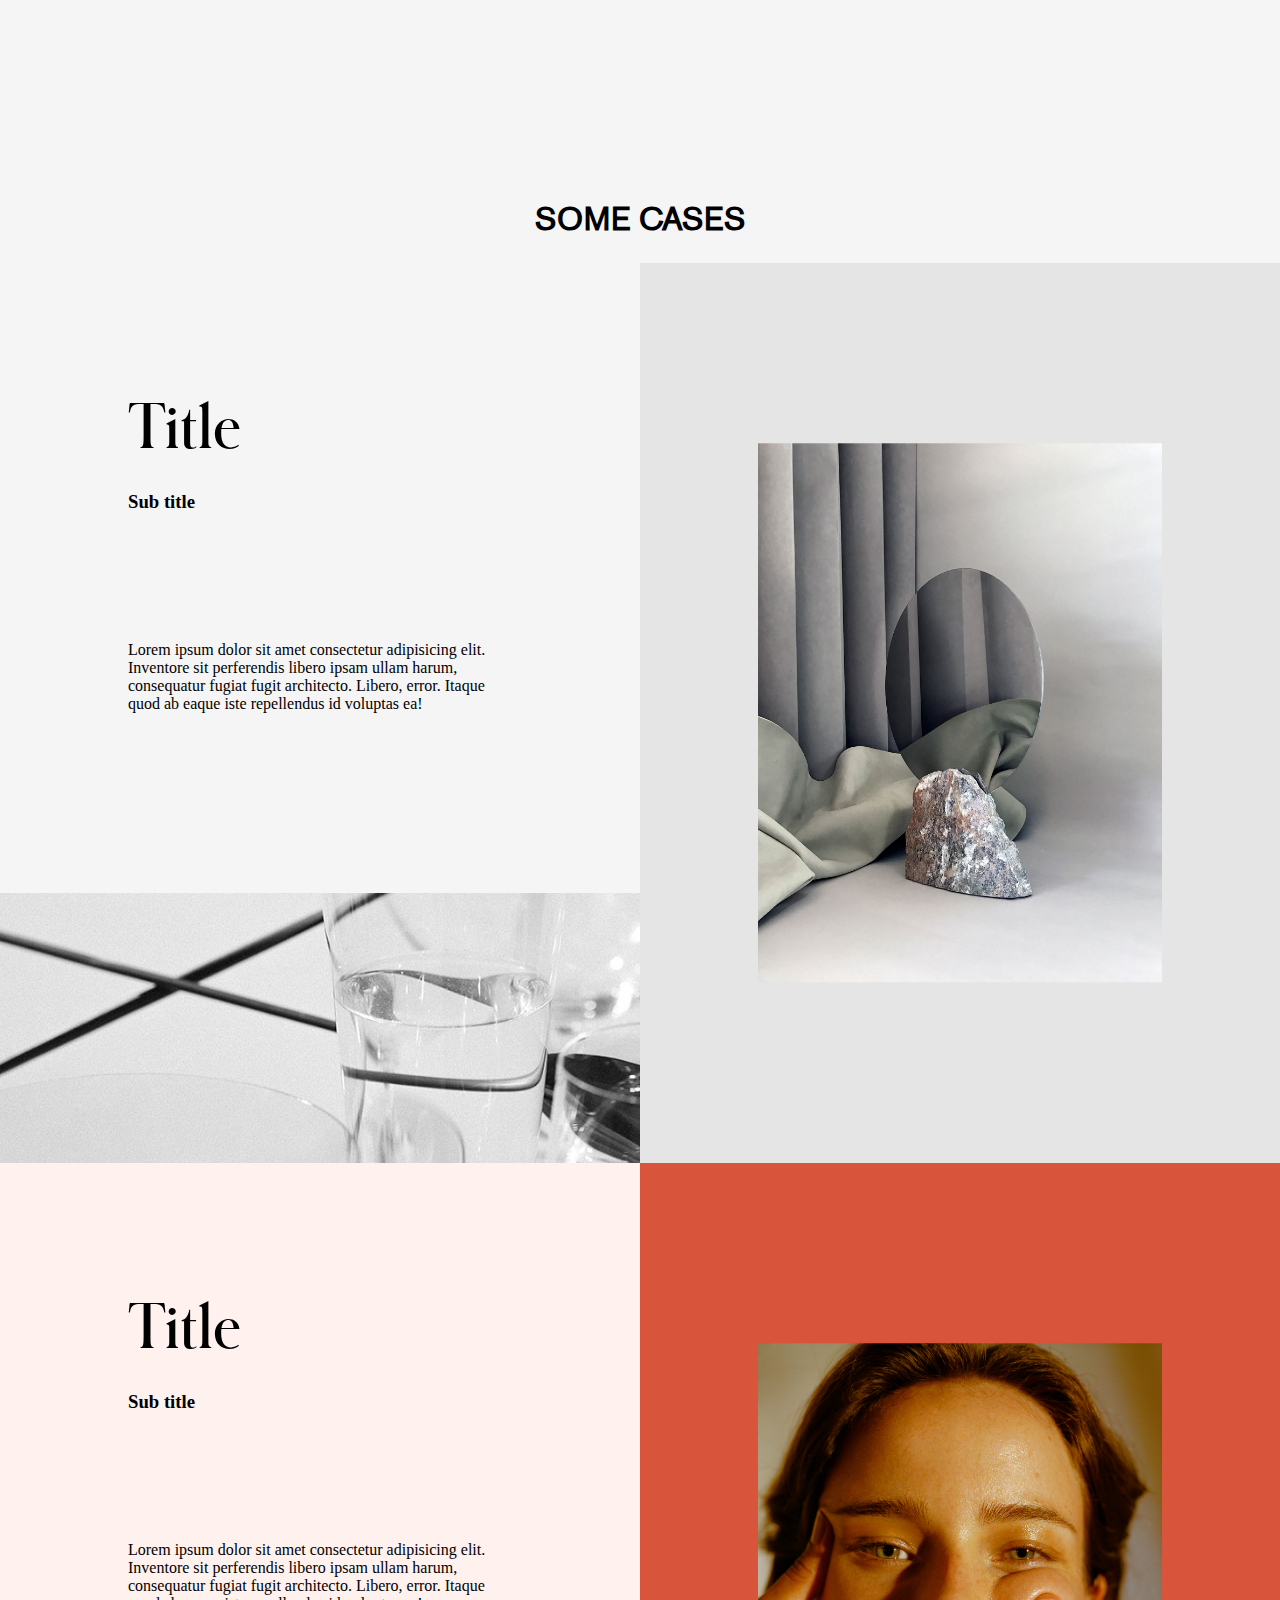
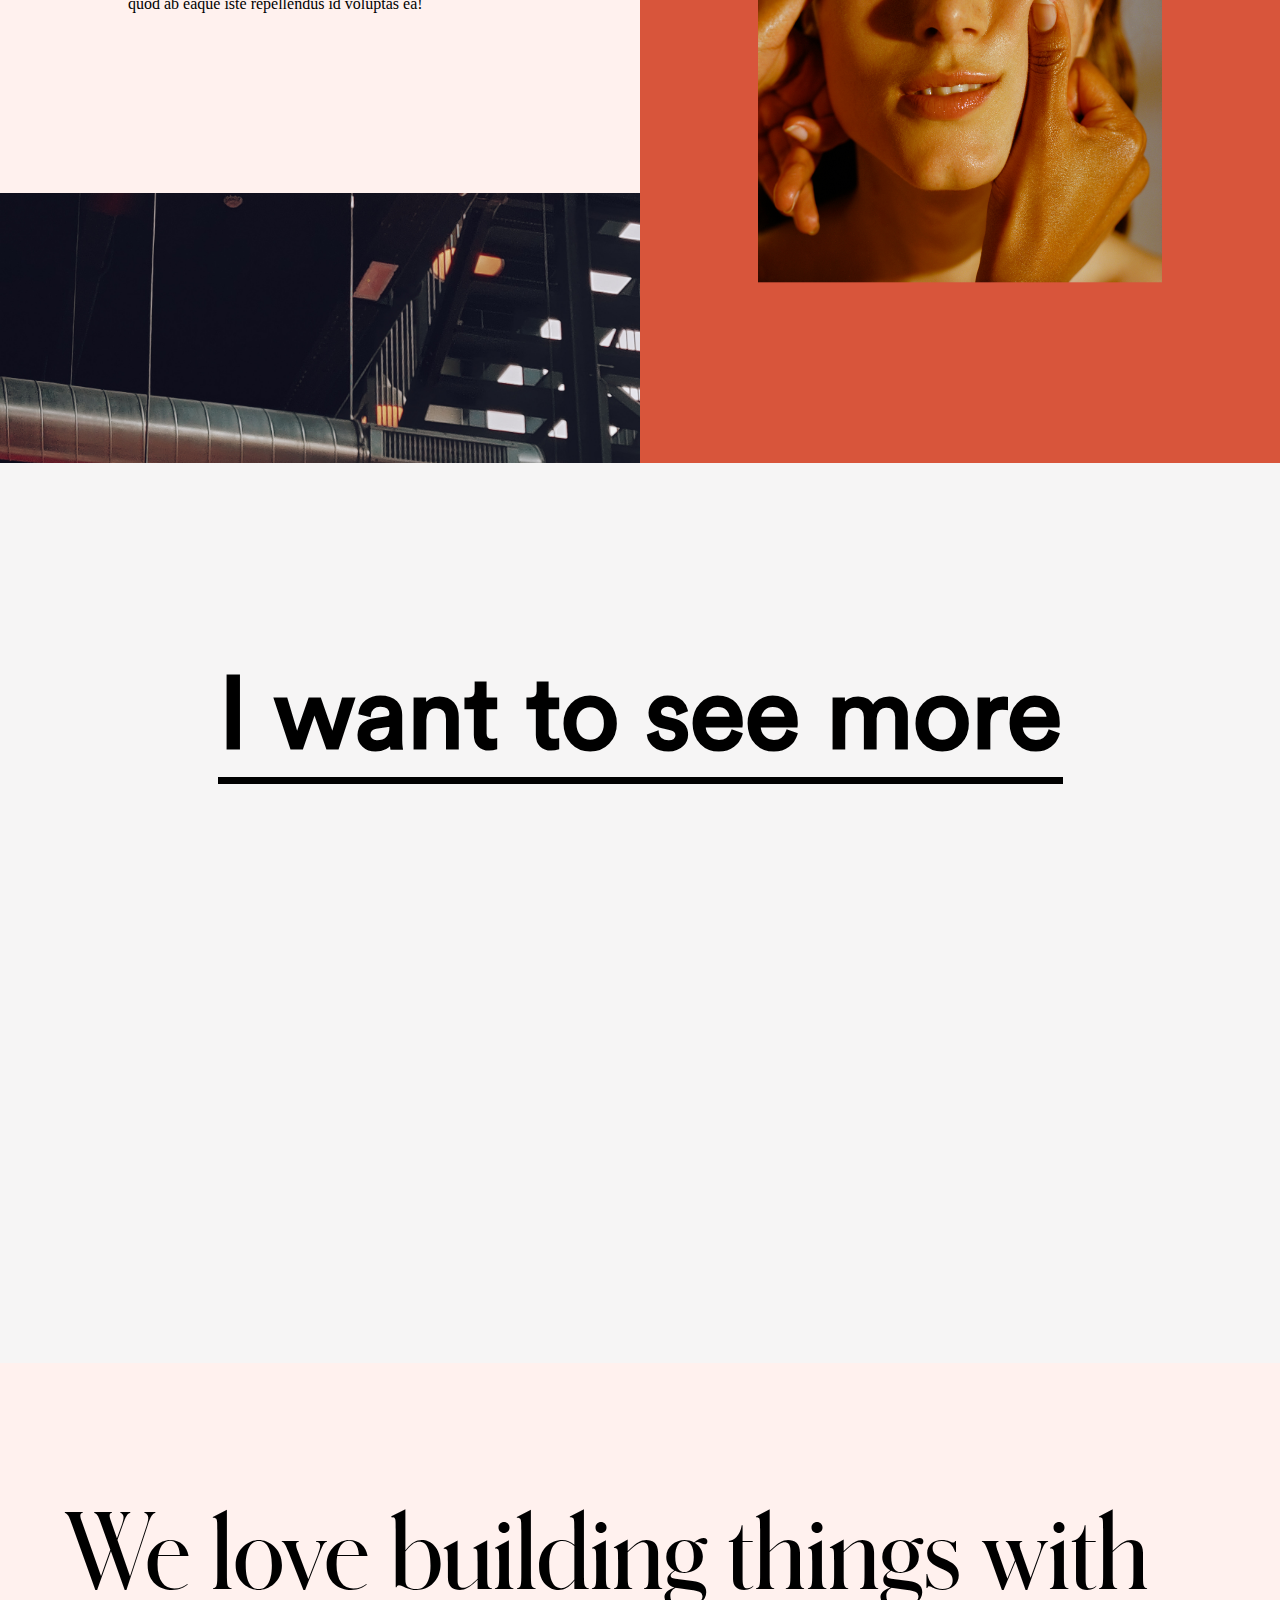
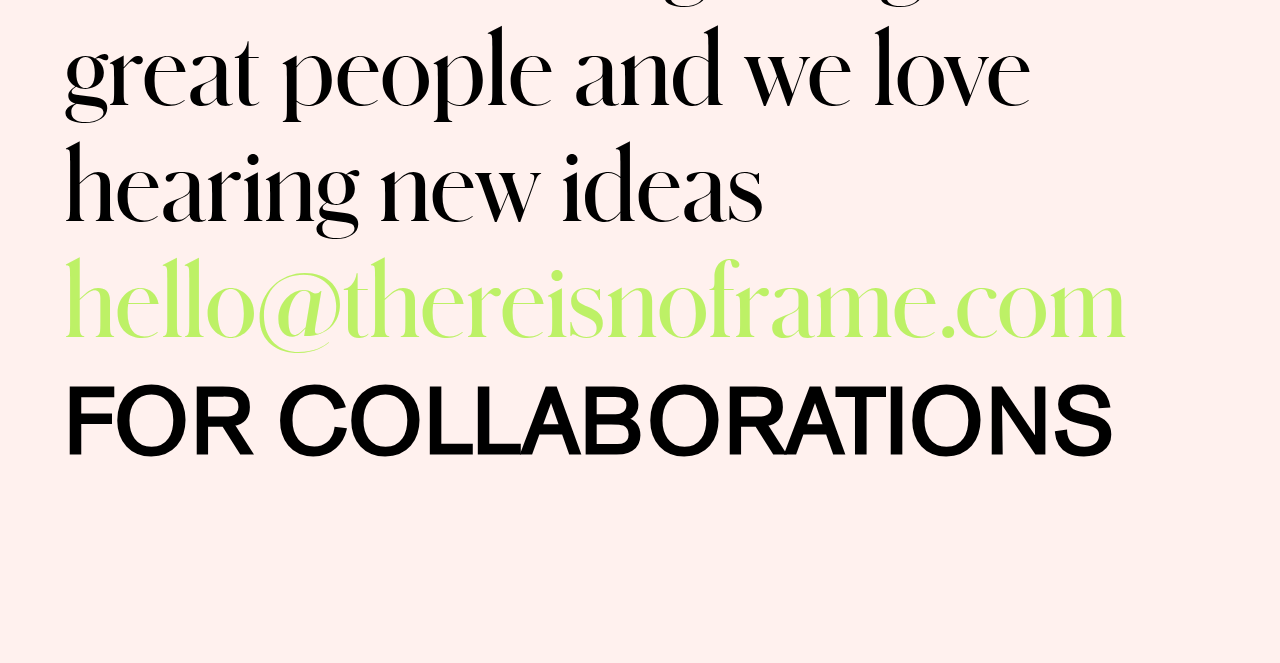
==== commit 049bc007: "changed picture" ====
--- a/index.html
+++ b/index.html
@@ -31,8 +31,8 @@
             <div class="home-line"></div>
                 <!-- <button type="button" class="light">light mode</button>
                 <button type="button" class="red">red mode</button> -->
-                <div class="button light">light mode</div>
-                <div class="button green">green mode</div>
+                <div class="button light">light mode<span></span></div>
+                <div class="button green">green mode<span></span></div>
         </div>
         <section class="main-services">
             <h3>MAIN SERVICES</h3>
@@ -51,10 +51,10 @@
                     <h2 class="case-title">Title</h2>
                     <h3 class="case-subtitle">Sub title</h3>
                     <p class="case-blurb">Lorem ipsum dolor sit amet consectetur adipisicing elit. Inventore sit perferendis libero ipsam ullam harum, consequatur fugiat fugit architecto. Libero, error. Itaque quod ab eaque iste repellendus id voluptas ea!</p>
-                    <img src="https://placekitten.com/900/300" alt="cups"   class="case-picture-left"/>
+                    <img src="./Images/Laura-Butler-by-Iringo-Demeter-for-BEAR-x-Cereal-Magazine-14.jpg" alt="cups"   class="case-picture-left"/>
                 </div>
                 <div class="right">
-                    <img src="https://placekitten.com/200/300" alt="case picture" class="case-picture-right" />
+                    <img src="./Images/01e4319f9051b8abac019abf1cfc0bbf.jpg" alt="case picture" class="case-picture-right" />
                 </div>
             </div>
                 <div class="case">
@@ -62,10 +62,10 @@
                     <h2 class="case-title">Title</h2>
                     <h3 class="case-subtitle">Sub title</h3>
                     <p class="case-blurb">Lorem ipsum dolor sit amet consectetur adipisicing elit. Inventore sit perferendis libero ipsam ullam harum, consequatur fugiat fugit architecto. Libero, error. Itaque quod ab eaque iste repellendus id voluptas ea!</p>
-                    <img src="https://placekitten.com/900/300" alt="cups" class="case-picture-left"/>
+                    <img src="./Images/pexels-2969926.jpg" alt="cups" class="case-picture-left"/>
                     </div>
                     <div class="right">
-                        <img src="https://placekitten.com/200/300" alt="case picture" class="case-picture-right" />
+                        <img src="./Images/IMG_7728.jpg" alt="case picture" class="case-picture-right" />
                     </div>
             </div>
         </section>
@@ -82,7 +82,8 @@
             <a href="#"class="behance">Behance</a>
         </footer>
     </main>
-    <script src="https://rawcdn.githack.com/BenLardie/Noframe/d792714dbf742aafd17d84c43353a87a4a240be2/js/main.js"></script>
-    <!-- <script src="./js/main.js"></script> -->
+    <!-- <script src="https://rawcdn.githack.com/BenLardie/Noframe/d792714dbf742aafd17d84c43353a87a4a240be2/js/main.js"></script> -->
+    <script src="./js/main.js"></script>
+    <!-- <script src="./js/movingPicture.js"></script> -->
 </body class="home-body">
 </html>--- a/css/style.css
+++ b/css/style.css
@@ -226,20 +226,17 @@
 }
 
 .button {
-    text-decoration: none;
-    border: none;
-    background: none;
     font-family: Circular Std;
-    font-style: normal;
-    font-weight: normal;
     font-size: 20px;
-    text-align: center;
     padding: 15px;
     transition: ease-in 0.4s;
     border-radius: 37% 36% 27% 41% / 37% 33% 42% 26%;
+    transform: translate(-50%, -50%);
     position: relative;
     display: block;
     overflow: visible;
+    height: 43px;
+    width: 130px;
 }
 
 .button.light {
@@ -257,20 +254,76 @@
 }
 
 .button:hover::before {
-    display: block;
-    height: 15px;
-    width: 15px;
     border-radius: 50%;
-    position: absolute;
-    left: -20px;
-    background: black;
+    content: '';
+    position: absolute;
+    left: 2px;
+    background:
+    black;
+    transform: translate(-50%, -50%);
+    height: 50px;
+    width: 50px;
+    top: 27px;
+    animation: blob-two 5s linear infinite;
+    z-index: -1;
+}
+
+.button:hover span {
+    border-radius: 50%;
+    content: '';
+    position: absolute;
+    left: -10px;
+    background:black;
+    transform: translate(-50%, -50%);
+    height: 30px;
+    width: 30px;
+    top: 2px;
+    animation: blob-two 4s linear infinite;
+    z-index: -1;
 }
 
 .button:hover::after {
     border-radius: 50%;
-    position: absolute;
-    right: -20px;
+    content: '';
+    position: absolute;
+    right: -18px;
     background: black;
+    transform: translate(-50%, -50%);
+    height: 36px;
+    width: 36px;
+    top: 2px;
+    animation: blob-two 5s linear infinite;
+    z-index: -1;
+}
+
+.button:hover span::after {
+    border-radius: 50%;
+    content: '';
+    position: absolute;
+    right: -33px;
+    background:
+    black;
+    transform: translate(-50%, -50%);
+    height: 50px;
+    width: 50px;
+    top: 0px;
+    animation: blob-three 5s linear infinite;
+    z-index: -1;
+}
+
+.button:hover span::before{
+    border-radius: 50%;
+    content: '';
+    position: absolute;
+    right: -99px;
+    background:
+    black;
+    transform: translate(-50%, -50%);
+    height: 50px;
+    width: 50px;
+    top: 21px;
+    animation: blob-two 5s linear infinite;
+    z-index: -1;
 }
 
 .button:hover {
@@ -280,6 +333,30 @@
     transition: ease-out 0.5s;
 }
 
+@keyframes blob-two {
+    0%, 100% {
+        transform: scale(0.5);
+        
+    }
+    25% {
+        transform: scale(1.3, 1.3);
+    }
+    50% {
+        transform: scale(1, 1);
+    }
+}
+
+@keyframes blob-three {
+    0%, 100% {
+        transform: scale(1, 1);
+    }
+    25% {
+        transform: scale(1.3, 1.3);
+    }
+    50% {
+        transform: scale(0.5);
+    }
+}
 
 
 @keyframes blob {
@@ -578,6 +655,8 @@
     width: 100%;
     position: absolute;
     bottom: 0;
+    height: 30%;
+    object-fit: cover;
 }
 
 /* more */
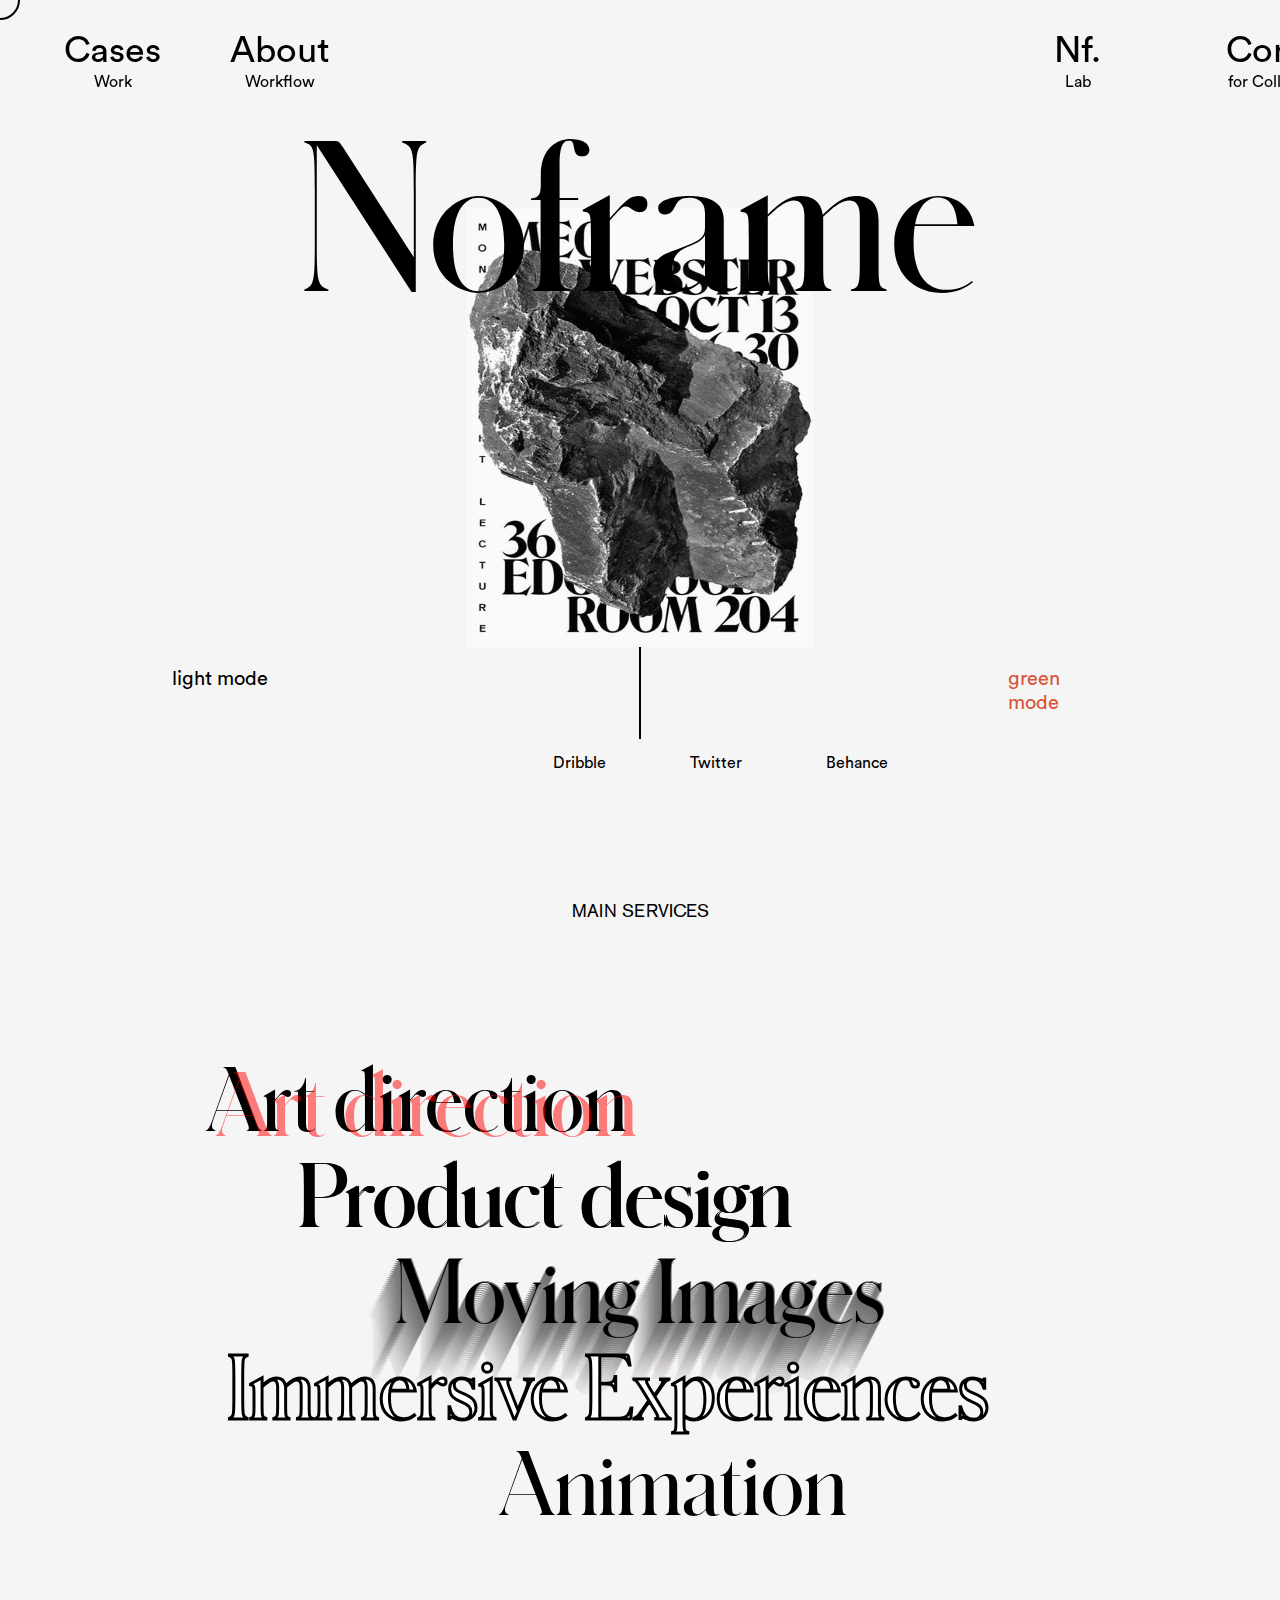
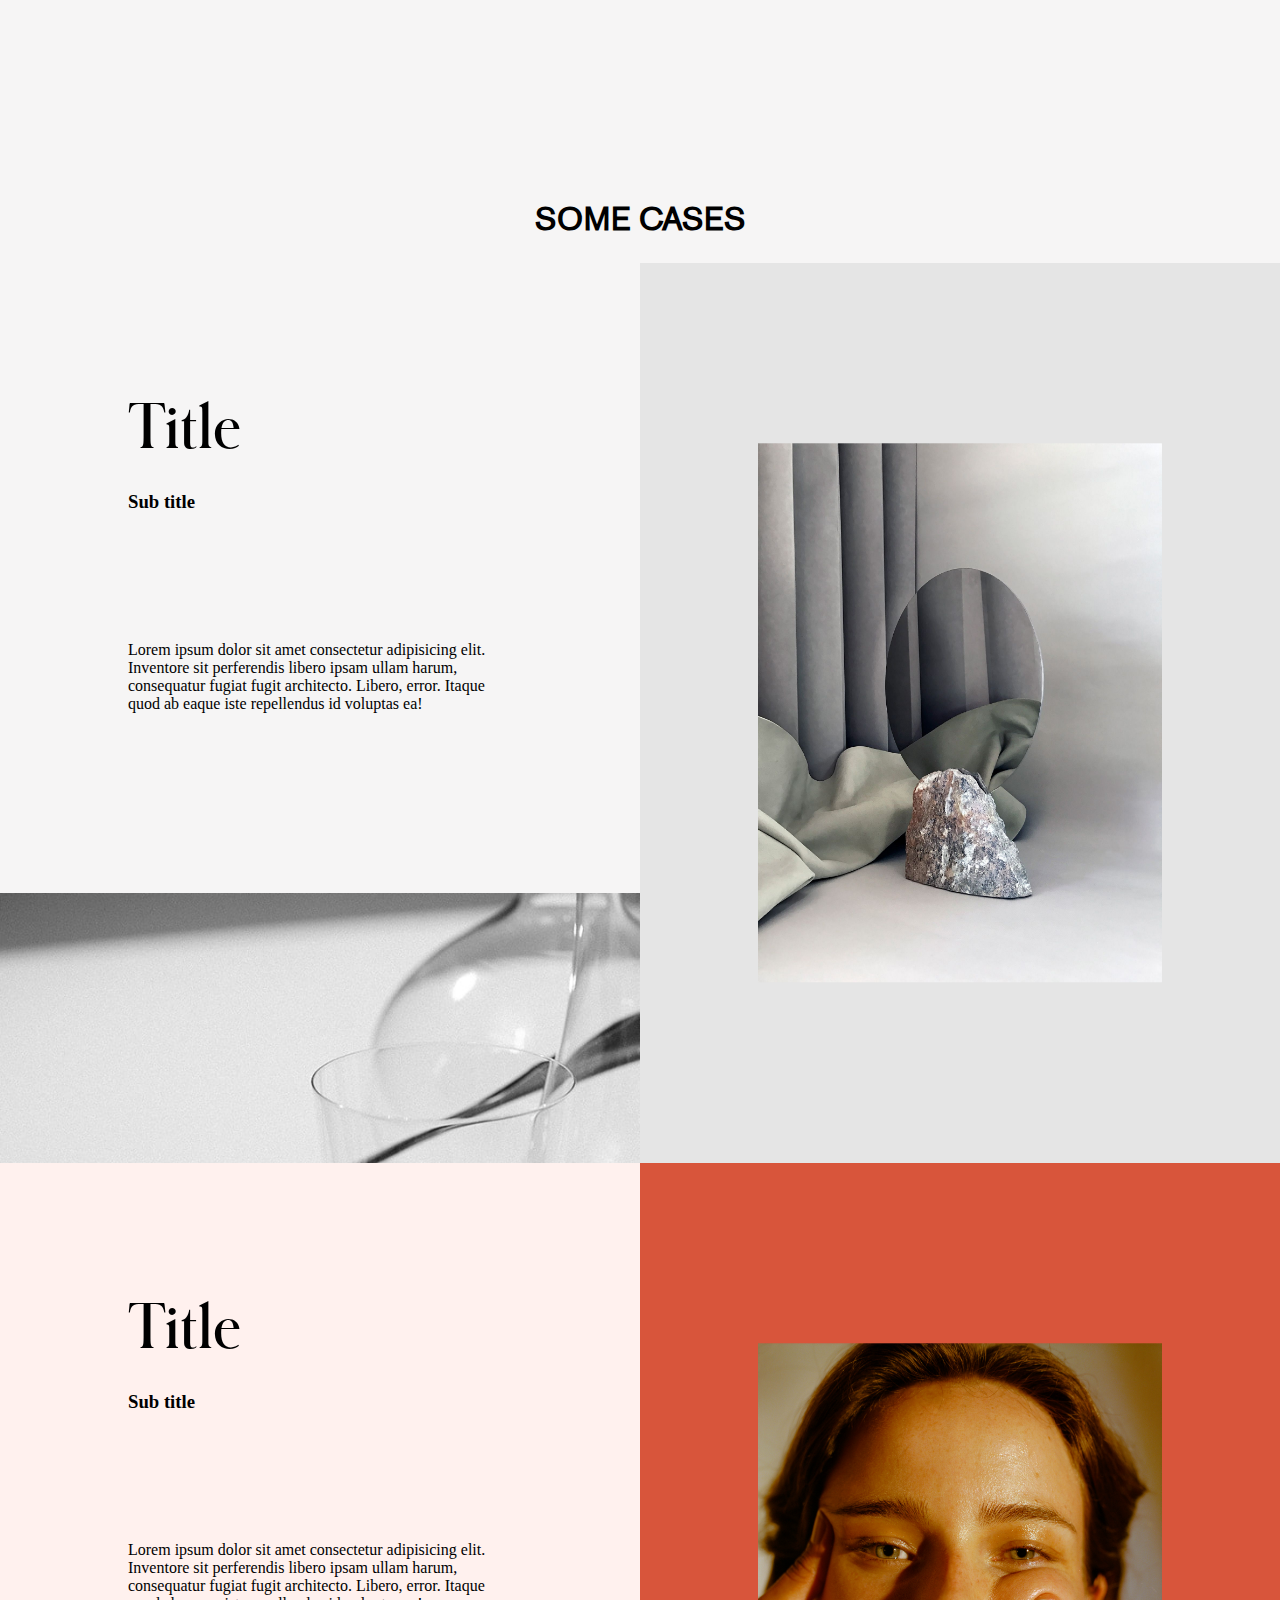
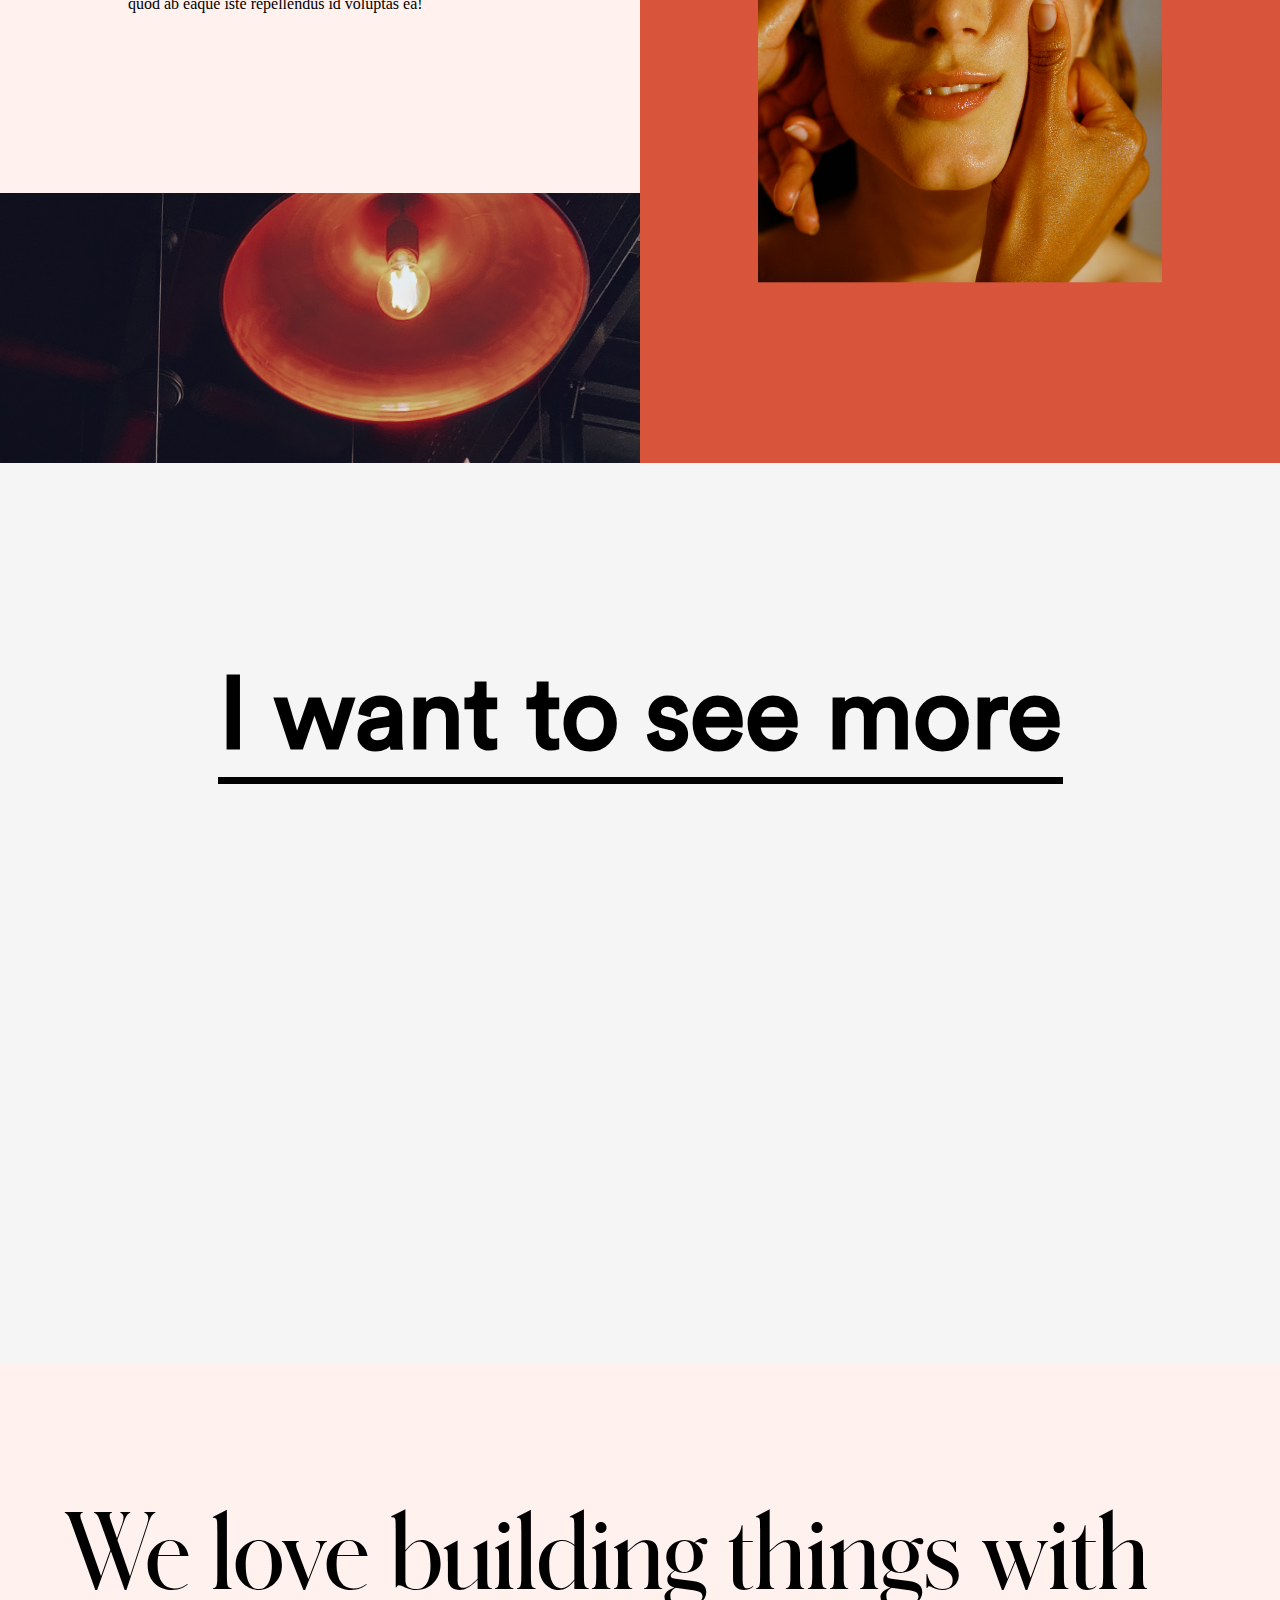
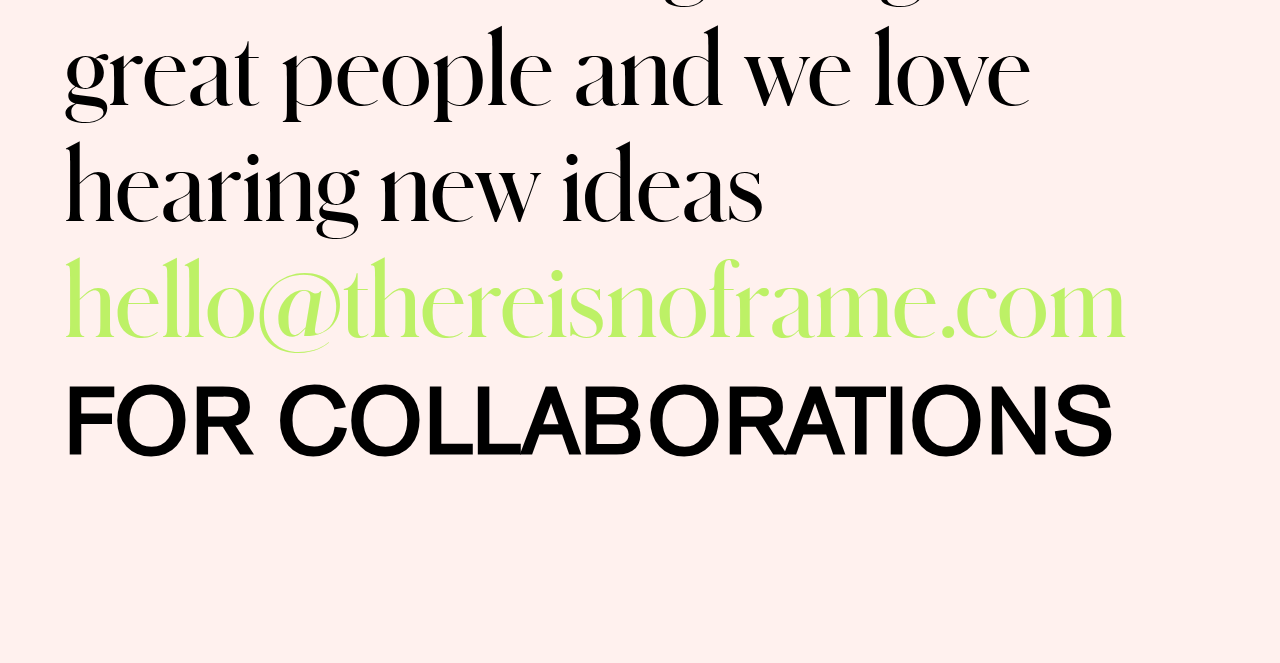
==== commit ac8ba31a: "buildsomething animation getting closer although I think I need to change to js" ====
--- a/index.html
+++ b/index.html
@@ -51,7 +51,7 @@
                     <h2 class="case-title">Title</h2>
                     <h3 class="case-subtitle">Sub title</h3>
                     <p class="case-blurb">Lorem ipsum dolor sit amet consectetur adipisicing elit. Inventore sit perferendis libero ipsam ullam harum, consequatur fugiat fugit architecto. Libero, error. Itaque quod ab eaque iste repellendus id voluptas ea!</p>
-                    <img src="./Images/Laura-Butler-by-Iringo-Demeter-for-BEAR-x-Cereal-Magazine-14.jpg" alt="cups"   class="case-picture-left"/>
+                    <div class="case-picture-left one"></div>
                 </div>
                 <div class="right">
                     <img src="./Images/01e4319f9051b8abac019abf1cfc0bbf.jpg" alt="case picture" class="case-picture-right" />
@@ -62,7 +62,7 @@
                     <h2 class="case-title">Title</h2>
                     <h3 class="case-subtitle">Sub title</h3>
                     <p class="case-blurb">Lorem ipsum dolor sit amet consectetur adipisicing elit. Inventore sit perferendis libero ipsam ullam harum, consequatur fugiat fugit architecto. Libero, error. Itaque quod ab eaque iste repellendus id voluptas ea!</p>
-                    <img src="./Images/pexels-2969926.jpg" alt="cups" class="case-picture-left"/>
+                    <div class="case-picture-left two"></div>
                     </div>
                     <div class="right">
                         <img src="./Images/IMG_7728.jpg" alt="case picture" class="case-picture-right" />
--- a/css/style.css
+++ b/css/style.css
@@ -39,10 +39,13 @@
 /* loader */
 
 .loader {
-    width: 100%;
-    height: 100%;
+    position: fixed;
+    z-index: 99;
+    top: 0;
+    width: 100vw;
+    height: 100vh;
     background-color: black;
-    z-index: 99;
+    display: none;
 }
 
 .loader.hidden {
@@ -53,7 +56,7 @@
 @keyframes fadeOut {
     100% {
         opacity: 0;
-        visibility: hidden;
+        display: none;
     }
 }
 
@@ -656,7 +659,16 @@
     position: absolute;
     bottom: 0;
     height: 30%;
-    object-fit: cover;
+    background-size: cover;
+}
+
+
+.case-picture-left.one {
+    background-image: url('../Images/Laura-Butler-by-Iringo-Demeter-for-BEAR-x-Cereal-Magazine-14.jpg');
+}
+
+.case-picture-left.two {
+    background-image: url('../Images/pexels-2969926.jpg');
 }
 
 /* more */
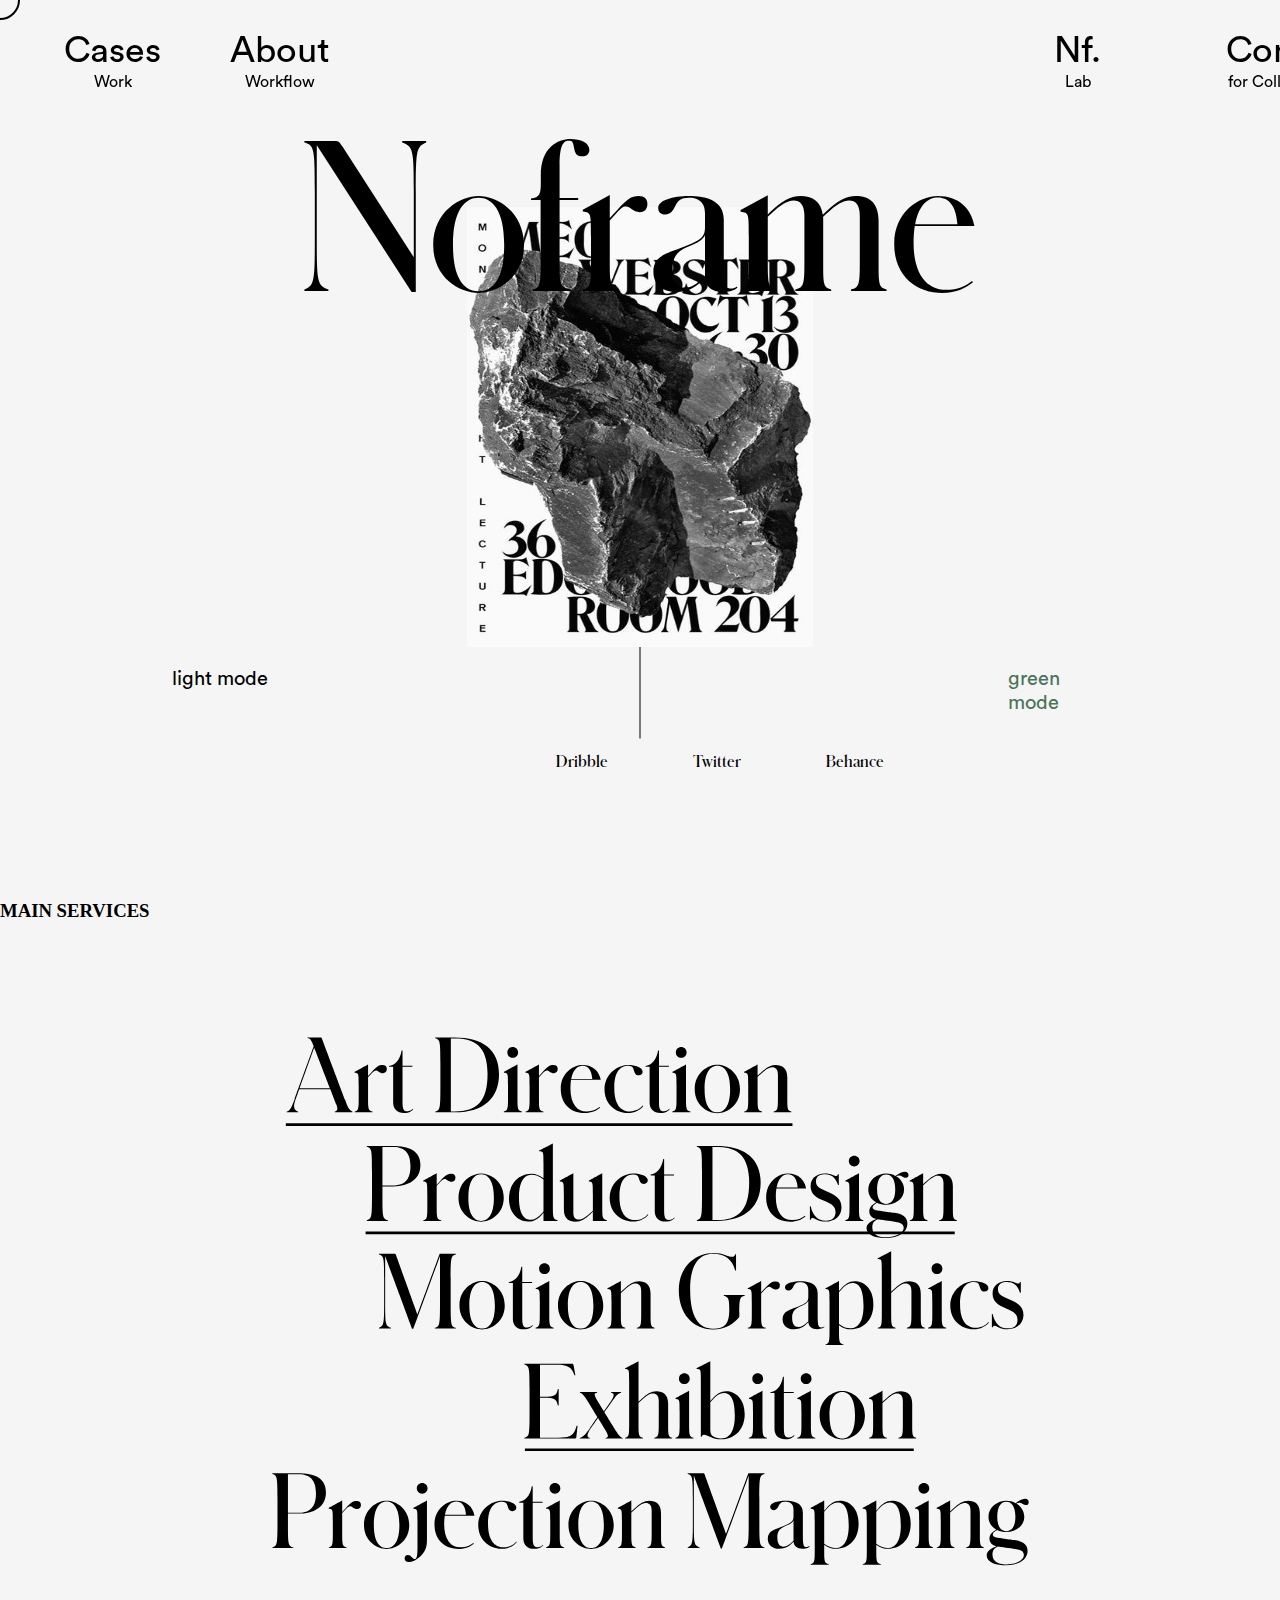
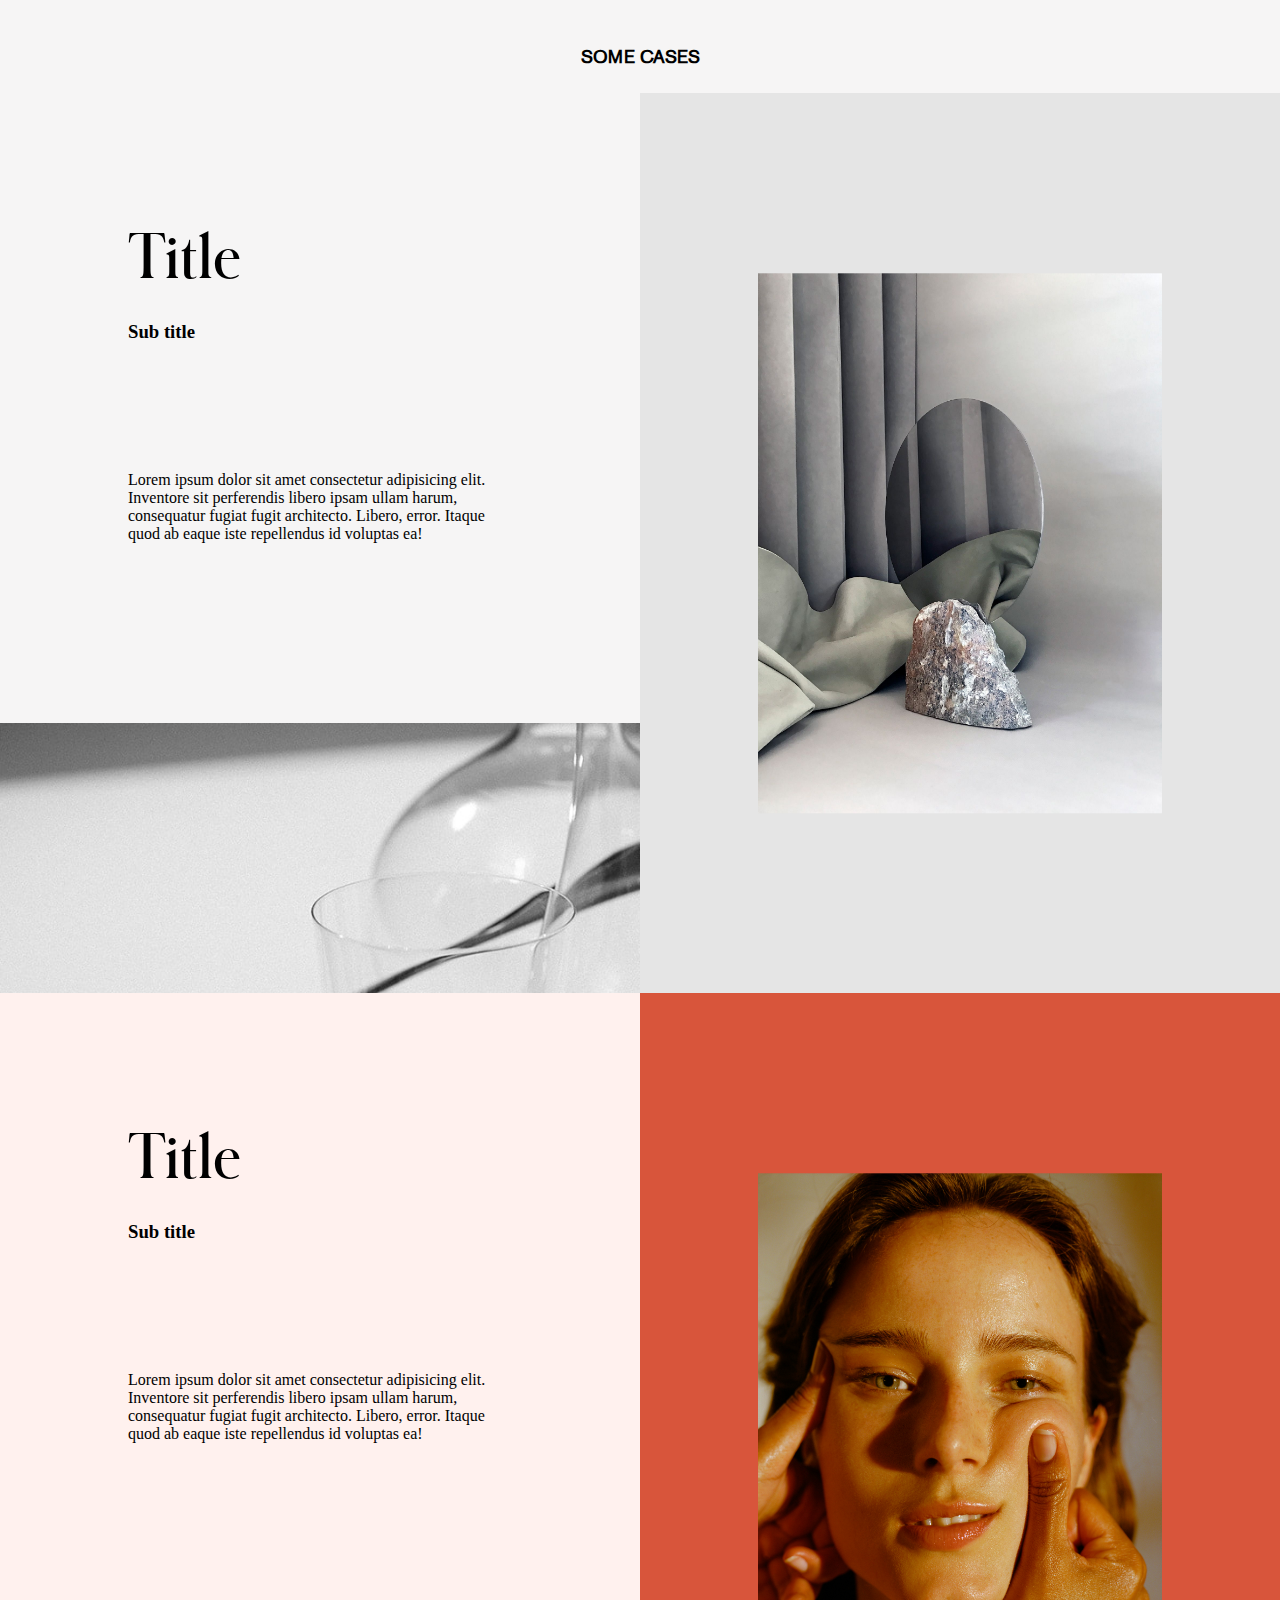
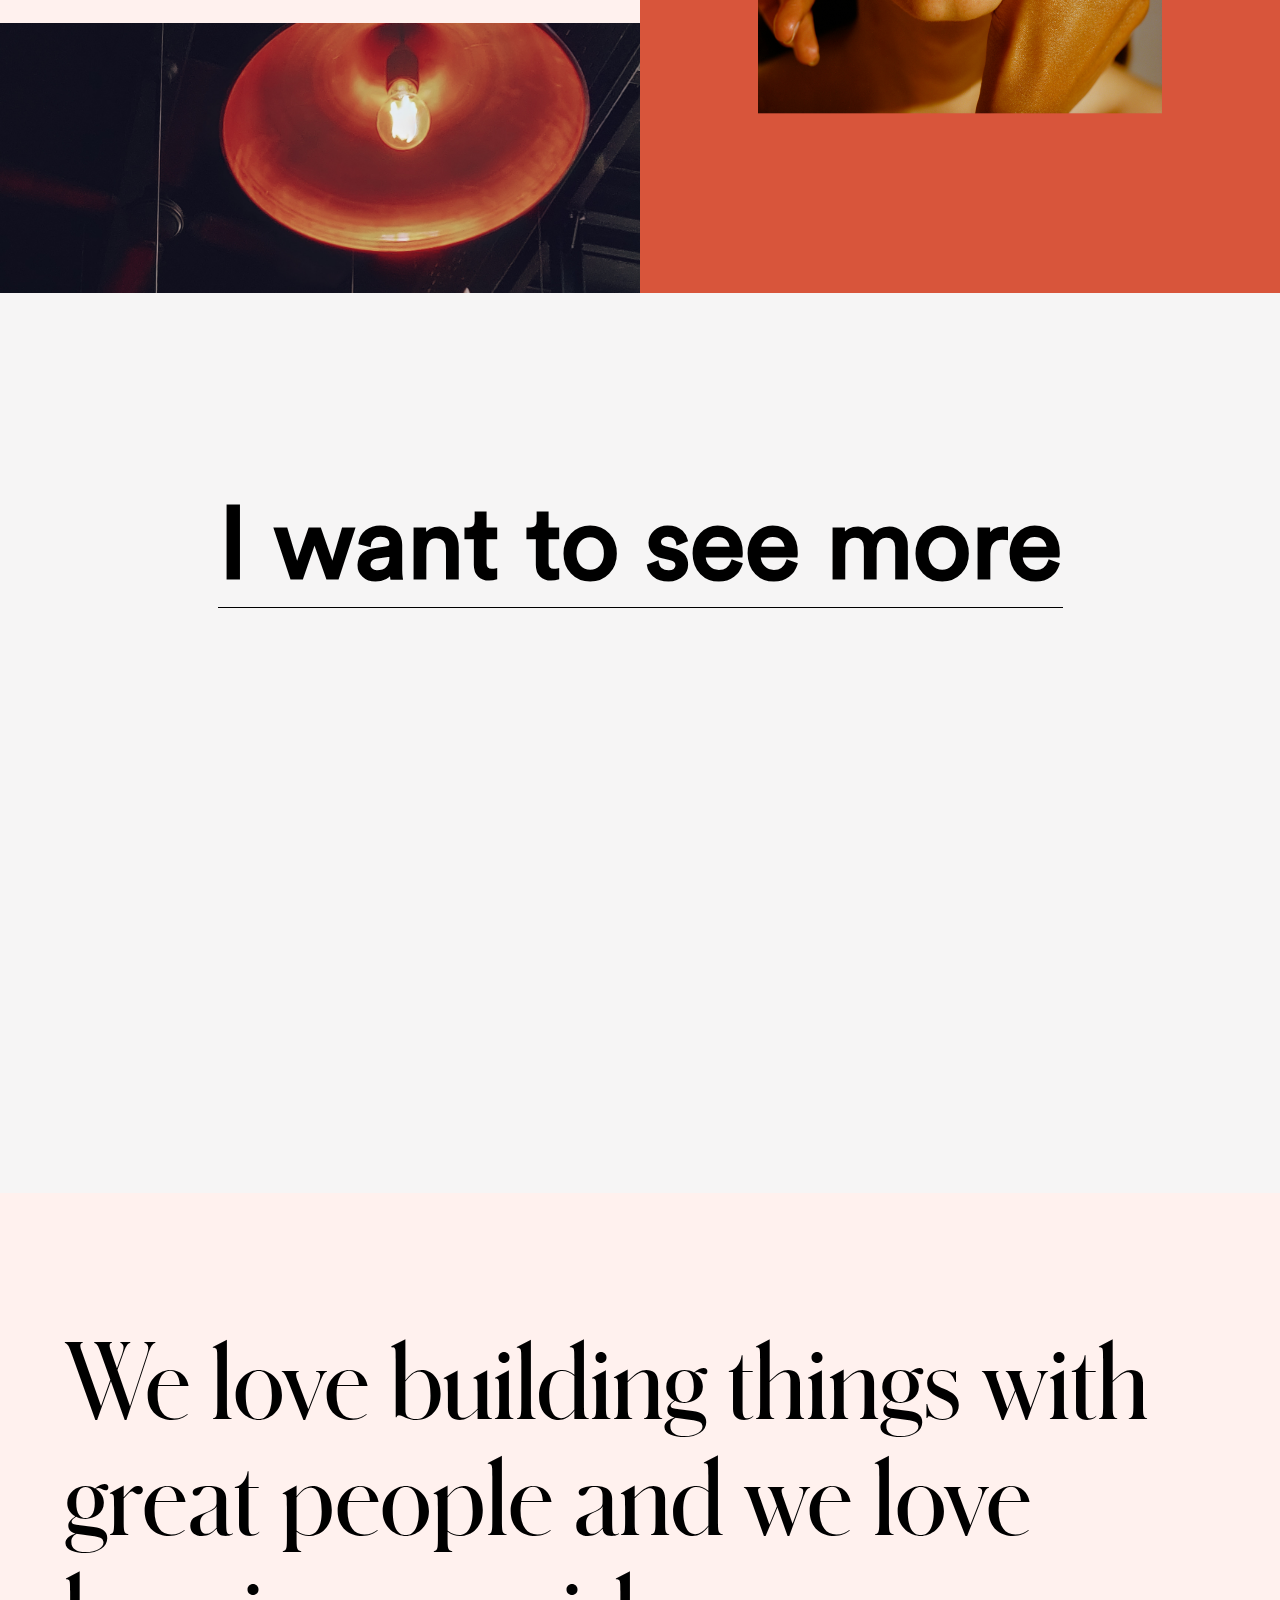
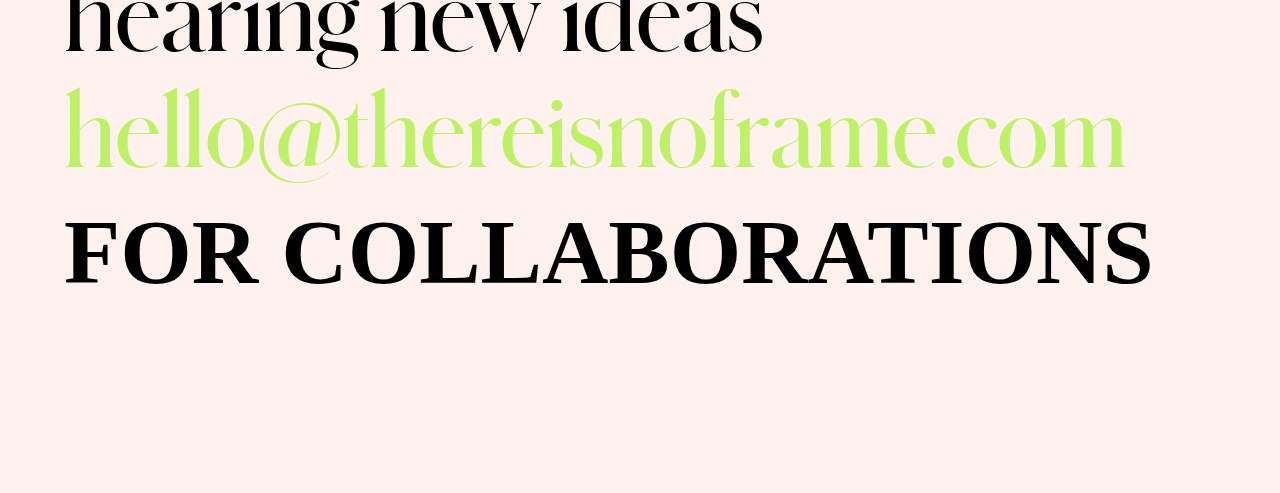
==== commit 285f6f1a: "inserted new main services" ====
--- a/index.html
+++ b/index.html
@@ -1,6 +1,8 @@
 <!DOCTYPE html>
 <html lang="en">
 <head>
+    <!-- <script src="p5.js"></script>
+    <script src="p5.sound.min.js"></script> -->
     <meta charset="UTF-8">
     <meta name="viewport" content="width=device-width, initial-scale=1.0">
     <meta http-equiv="X-UA-Compatible" content="ie=edge">
@@ -9,8 +11,10 @@
     <title>Noframe</title>
 </head>
 <body class="home-body">
+    <script src="./js/loader.js"></script>
+    <script src="./js/sketch.js"></script>
     <main>
-        <div class="loader"></div>
+        <div id="loader"></div>
         <header>
             <nav>
                 <ul>
@@ -34,16 +38,10 @@
                 <div class="button light">light mode<span></span></div>
                 <div class="button green">green mode<span></span></div>
         </div>
-        <section class="main-services">
+        <!-- <section class="main-services"> -->
             <h3>MAIN SERVICES</h3>
-            <ul class="service-list">
-                <li><span class="art">Art direction</span></li>
-                <li><span class="product" data-text="Product design">Product design</span></li>
-                <li><span class="moving">Moving Images</span></li>
-                <li><span class="immersive">Immersive Experiences</span></li>
-                <li><span class="animation">Animation</span></li>
-            </ul>
-        </section>
+            <div id="anim"></div>
+        <!-- </section> -->
         <section class="cases">
             <h1 class="case-header">SOME CASES</h1>
             <div class="case">
@@ -84,6 +82,8 @@
     </main>
     <!-- <script src="https://rawcdn.githack.com/BenLardie/Noframe/d792714dbf742aafd17d84c43353a87a4a240be2/js/main.js"></script> -->
     <script src="./js/main.js"></script>
+    <script src="lottie.js"></script>
+    <script src="script.js"></script>
     <!-- <script src="./js/movingPicture.js"></script> -->
 </body class="home-body">
 </html>--- a/css/style.css
+++ b/css/style.css
@@ -4,6 +4,10 @@
     box-sizing: border-box;
 }
 
+html, body {
+    overscroll-behavior: none;
+}
+
 @font-face {
     font-family: Circular Std;
     src: url('../fonts/CircularStd-Book.otf');
@@ -15,7 +19,7 @@
 }
 
 @font-face {
-    font-family: Berthold;
+    font-family: Berthold Akzidenz Grotesk BE;
     src: url('../fonts/Berthold-Akzidenz-Grotesk-BE-Regular.otf');
 }
 
@@ -29,7 +33,7 @@
 }
 
 html {
-    cursor: url('../Images/cursor.png') 2 2, auto;	
+    cursor: none;	
 }
 
 .body {
@@ -38,17 +42,16 @@
 
 /* loader */
 
-.loader {
+#loader {
     position: fixed;
     z-index: 99;
     top: 0;
     width: 100vw;
     height: 100vh;
-    background-color: black;
+}
+
+#loader.hidden {
     display: none;
-}
-
-.loader.hidden {
     animation: fadeOut 1s; 
     animation-fill-mode: forwards;
 }
@@ -87,12 +90,21 @@
     text-decoration: none;
     font-size: 16px;
     color: black;
+    cursor: none;
+}
+
+#anim {
+    width: 100%;
+}
+
+a.green-mode {
+    color: white;
 }
 
 nav span:hover {
     text-shadow: -4px 4px 0.5px white,
     -8px 8px 0 black;
-    color: #D8553B;
+    color: #D8553B; 
 }
 
 nav li {
@@ -100,18 +112,6 @@
     transition: .5s;
 }
 
-/* nav li::before {
-    transform: translate3d(0, 140%, 0);
-}
-
-nav li:hover::before {
-    transform: translate3d(0, 0, 0);
-}
-
-nav li:hover {
-    transform: translate3d(0, -140%, 0);
-} */
-
 
 .work {
     position: absolute;
@@ -143,6 +143,7 @@
     left: 0;
     right: 0;
     margin: 0 auto;
+    font-family: Berthold;
 }
 
 /* status bar */
@@ -183,8 +184,12 @@
     height: 100vh;
 }
 
+.homepage.green-mode {
+    background-color: #24562B;
+}
+
 .home-line {
-    border: 1px solid #000000;
+    border-bottom: 1px solid #000000;
     transform: rotate(90deg);
     position: absolute;
     margin-top: 20%;
@@ -193,7 +198,20 @@
     margin: 0 auto;
     width: 540px;
     top: 52%;
-    z-index: -1;
+    /* z-index: 1; */
+}
+
+.home-line.green-mode {
+    border-bottom: 1px solid white;
+    transform: rotate(90deg);
+    position: absolute;
+    margin-top: 20%;
+    left: 0;
+    right: 0;
+    margin: 0 auto;
+    width: 540px;
+    top: 52%;
+    z-index: 0;
 }
 
 .logo {
@@ -211,7 +229,7 @@
     margin: 0 auto;
     display: block;
     position: absolute;
-    z-index: 1;
+    z-index: 2;
 }
 
 .demo {
@@ -222,6 +240,7 @@
     right: 0;
     margin: 0 auto;
     position: absolute;
+    z-index: 1;
 }
 
 .demo:hover {
@@ -249,11 +268,19 @@
     color: #000000;
 }
 
+.button.light.green-mode {
+    color: white;
+}
+
 .button.green {
     position: absolute;
     left: 1058px;
     top: 673px;
-    color: #D8553B;
+    color: #487459;
+}
+
+.button.green.green-mode {
+    color: white;
 }
 
 .button:hover::before {
@@ -386,9 +413,8 @@
 
 .main-services h3 {
     text-align: center;
-    font-family: Berthold;
-    font-style: normal;
-    font-weight: normal;
+    font-family: Berthold Akzidenz Grotesk BE;
+    font-style: Condensed;
     font-size: 18px;
     text-transform: uppercase;
     color: #000000;
@@ -582,10 +608,15 @@
 
 /* work examples */
 .case-header {
+    padding-bottom: 25px;
     text-align: center;
-    padding-bottom: 25px;
-    font-family: Berthold;
-}
+    font-family: Berthold Akzidenz Grotesk BE;
+    font-style: Condensed;
+    font-size: 18px;
+    text-transform: uppercase;
+    color: #000000;
+}
+
 .cases {
     display: block;
 }
@@ -687,7 +718,7 @@
 }
 
 .more-line {
-    border-bottom: 7px solid #000000;
+    border-bottom: 0.5px solid #000000;
     width: 845px;
     margin: 0 auto;
 }
@@ -696,7 +727,6 @@
 
 footer {
     /* position: relative; */
-    font-family: Schnyder S Demi;
     font-style: normal;
     font-weight: 500;
     font-size: 21px;
@@ -710,6 +740,7 @@
 
 footer a {
     margin: 0 40px;
+    font-family: Schnyder S Demi;
 }
 
 /* contact */
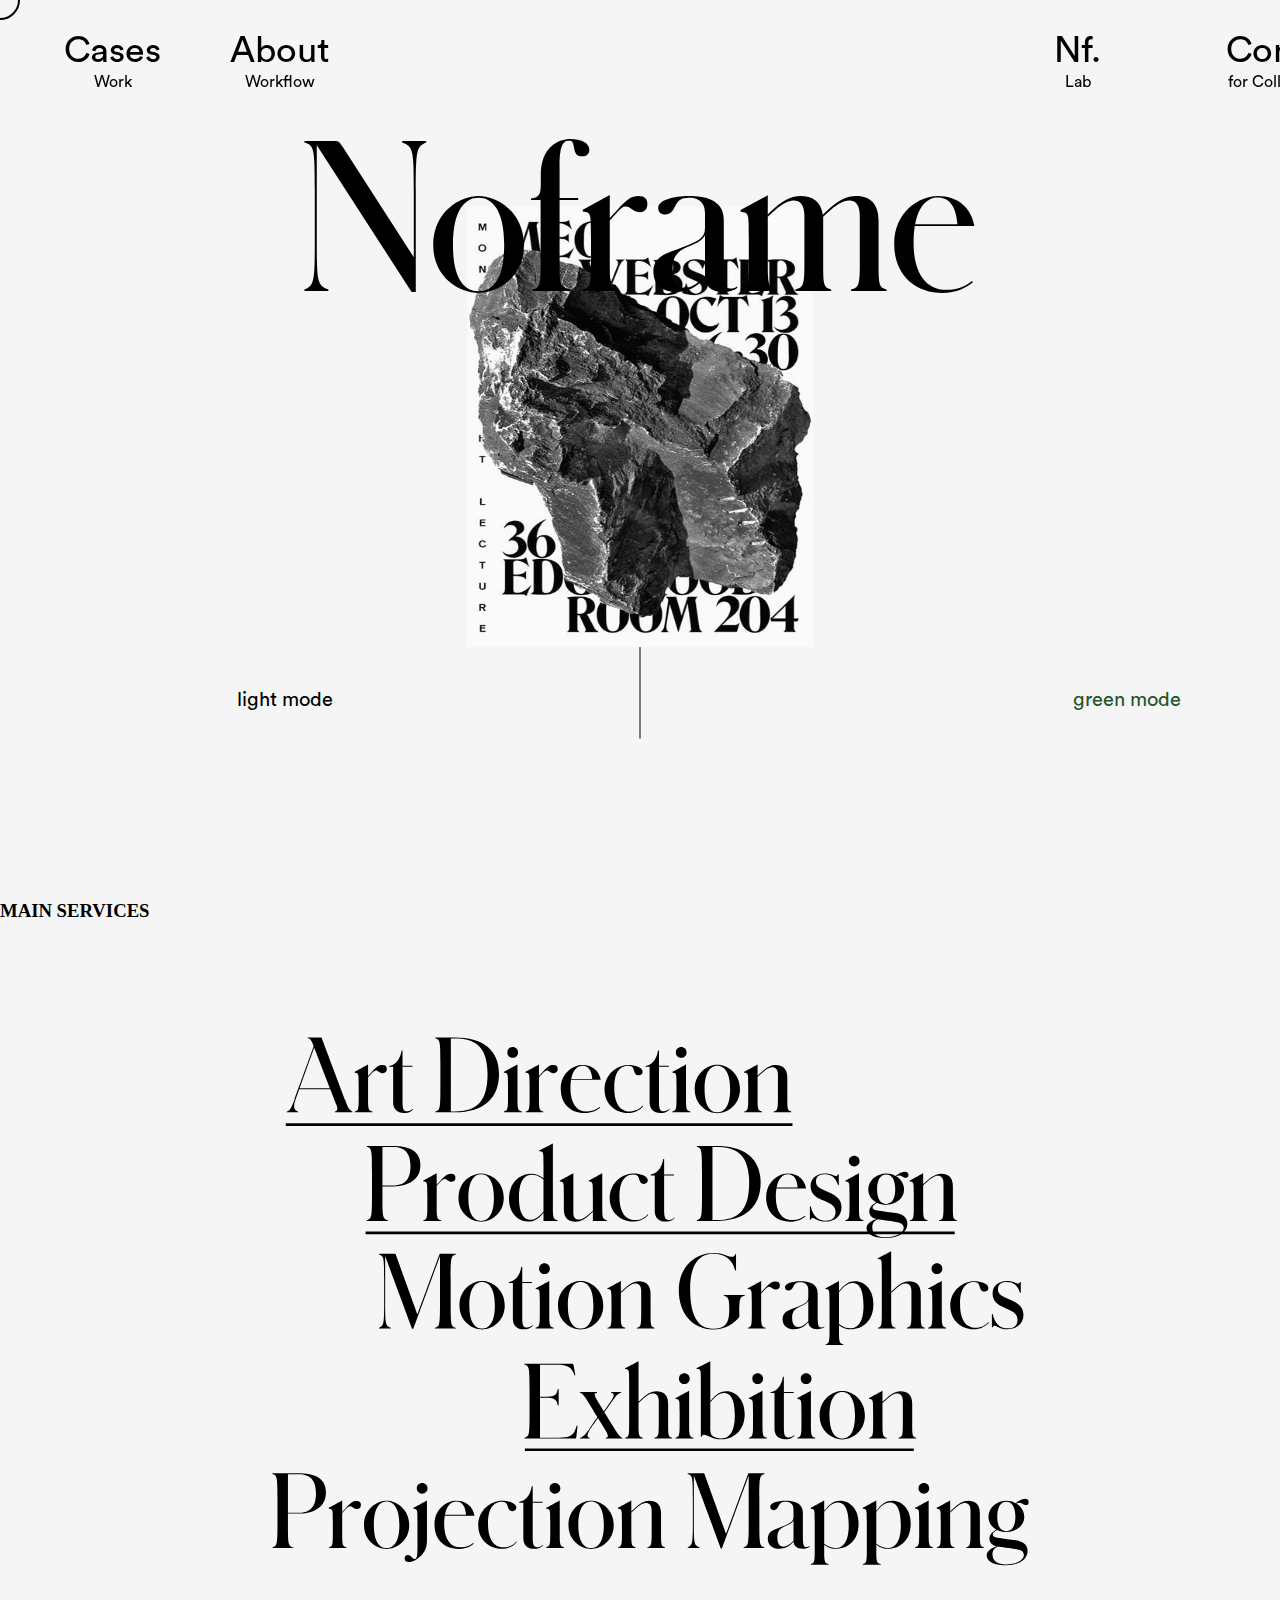
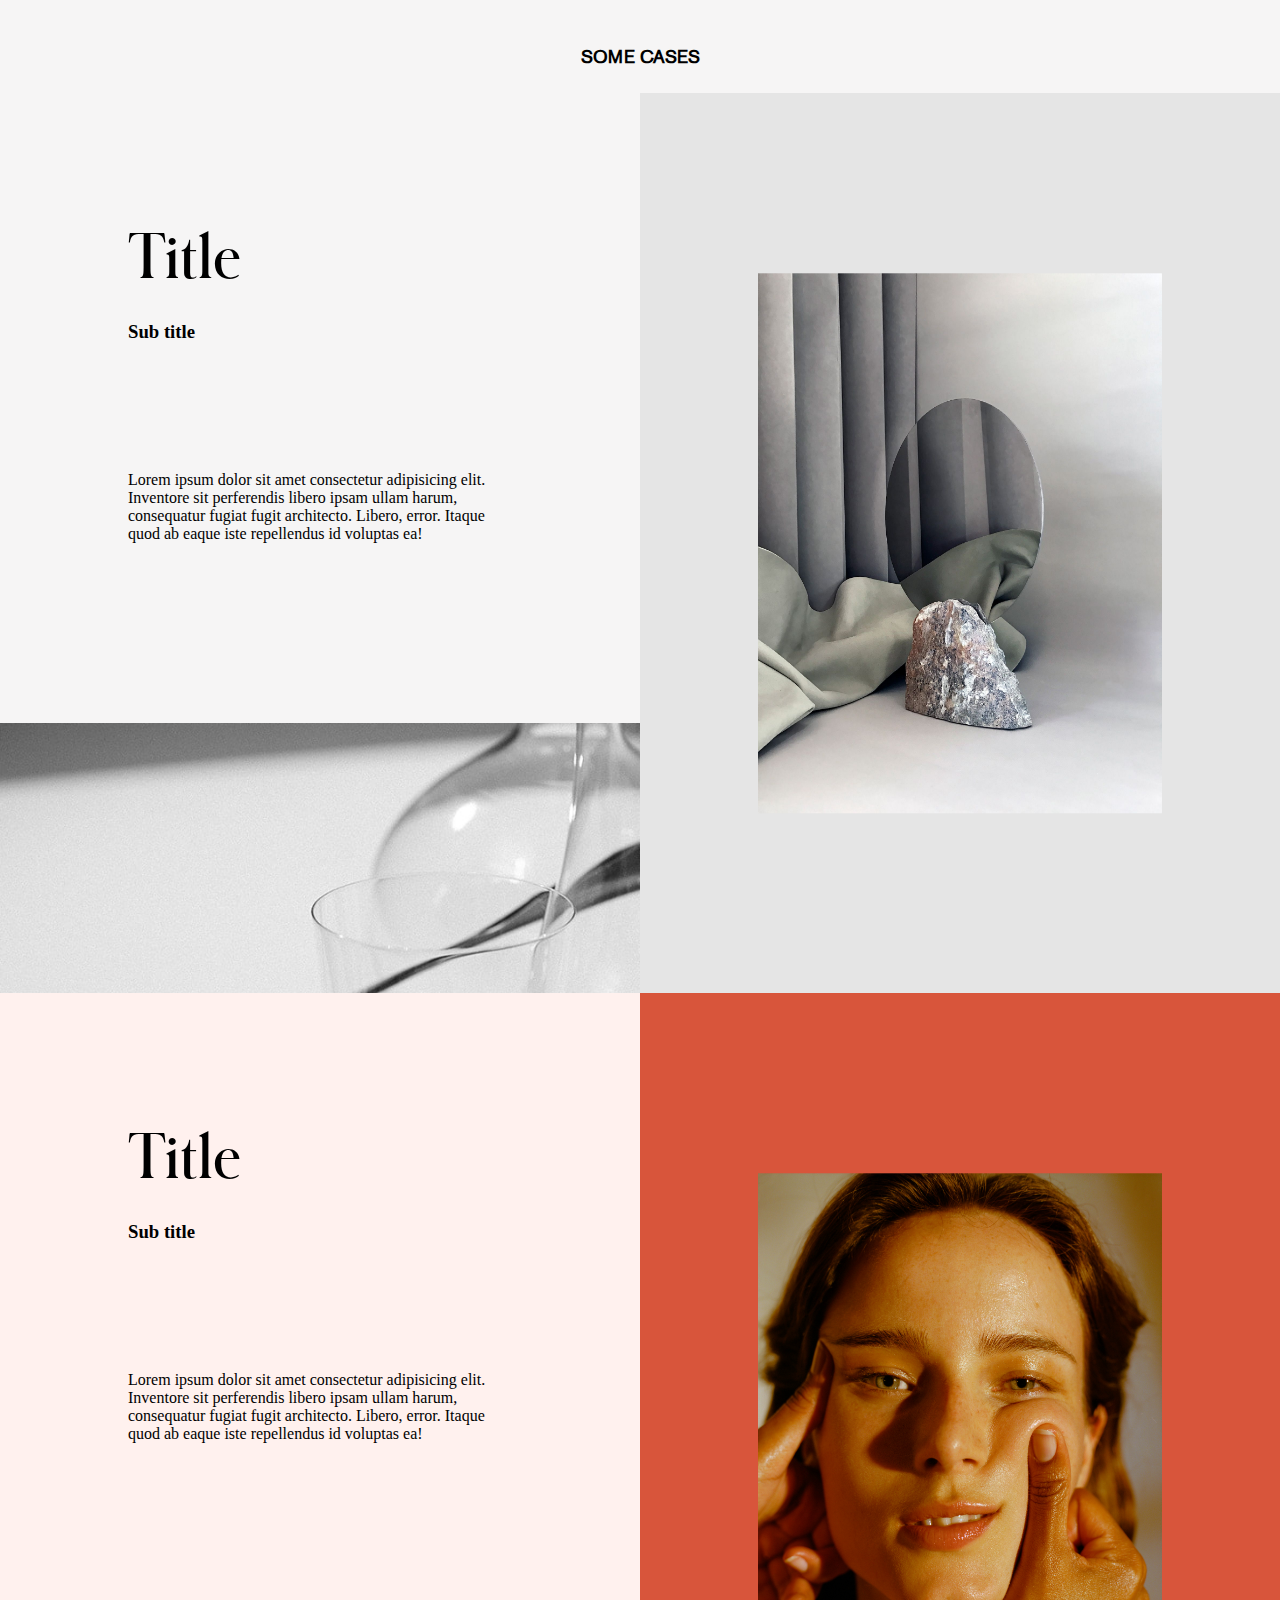
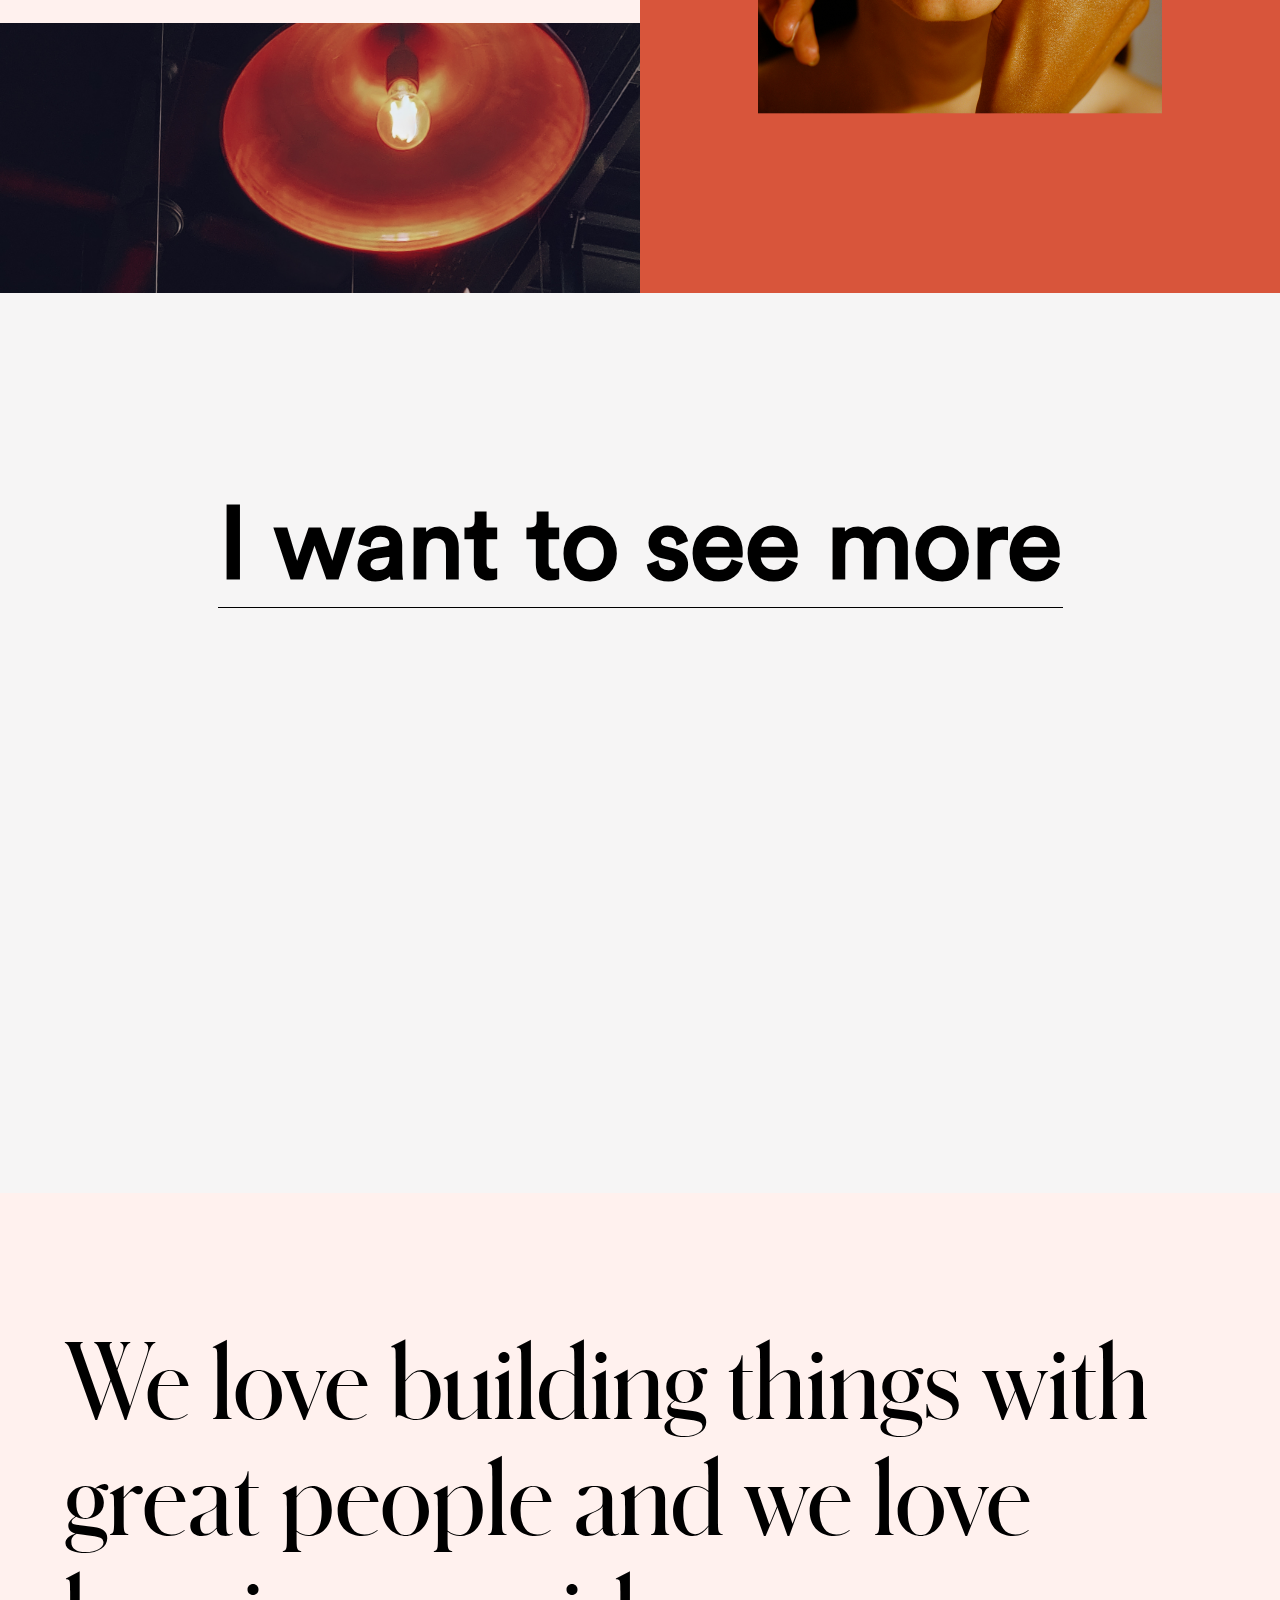
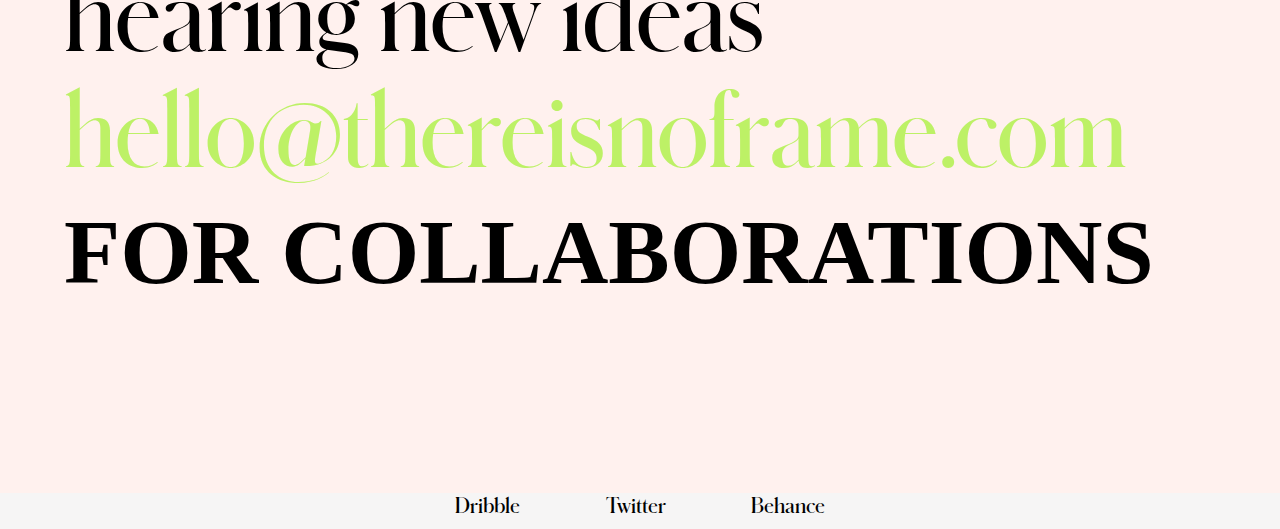
==== commit e37d9ad4: "MOVED HOVER BACK TO NORMAL AND OTHER SUCH CODE" ====
--- a/index.html
+++ b/index.html
@@ -18,10 +18,10 @@
         <header>
             <nav>
                 <ul>
-                    <li class="work"><a href="work.html"><span>Cases</span>Work</a></li>
-                    <li class="about"><a href="about.html"><span>About</span>Workflow</a></li>
-                    <li class="lab"><a href="nflab.html"><span>Nf.</span>Lab</a></li>
-                    <li class="contact"><a href="contact.html"><span>Contact</span>for Collaborations</a></li>
+                    <li class="work"><a href="work.html">Cases<span>Work</span></a></li>
+                    <li class="about"><a href="about.html">About<span>Workflow</span></a></li>
+                    <li class="lab"><a href="nflab.html">Nf.<span>Lab</span></a></li>
+                    <li class="contact"><a href="contact.html">Contact<span>for Collaborations</span></a></li>
                 </ul>
             </nav>
         </header>
@@ -33,10 +33,14 @@
             <span class="logo">Noframe</span>
             <img src="./Images/4b3951352f7a2b182931a9205ca4037a.jpg" alt="demo" class="demo"/>
             <div class="home-line"></div>
-                <!-- <button type="button" class="light">light mode</button>
-                <button type="button" class="red">red mode</button> -->
-                <div class="button light">light mode<span></span></div>
-                <div class="button green">green mode<span></span></div>
+                <div class="light">light mode<span></span></div>
+                <div class="green">green mode<span></span></div>
+                <!-- <div class="blob one">
+                    <button class="light">light mode<span></span></button>
+                </div>
+                <div class="blob two">
+                    <button class="green">green mode<span></span></button>
+                </div> -->
         </div>
         <!-- <section class="main-services"> -->
             <h3>MAIN SERVICES</h3>
@@ -84,6 +88,5 @@
     <script src="./js/main.js"></script>
     <script src="lottie.js"></script>
     <script src="script.js"></script>
-    <!-- <script src="./js/movingPicture.js"></script> -->
 </body class="home-body">
 </html>--- a/css/style.css
+++ b/css/style.css
@@ -80,19 +80,33 @@
     text-align: center;
 }
 
-nav span {
+nav a {
     display: block;
     font-size: 36px;
-}
-
-a {
     font-family: Circular Std;
     text-decoration: none;
-    font-size: 16px;
     color: black;
     cursor: none;
 }
 
+nav span {
+    font-size: 16px;
+    display: block;
+}
+
+nav a:hover {
+    text-shadow: -14px 16px 0.5px white, -28px 32px 0 black;
+    color: #D8553B; 
+}
+
+nav a:hover span {
+    display: none;
+}
+
+nav li {
+    list-style: none;
+}
+
 #anim {
     width: 100%;
 }
@@ -101,17 +115,6 @@
     color: white;
 }
 
-nav span:hover {
-    text-shadow: -4px 4px 0.5px white,
-    -8px 8px 0 black;
-    color: #D8553B; 
-}
-
-nav li {
-    list-style: none;
-    transition: .5s;
-}
-
 
 .work {
     position: absolute;
@@ -137,13 +140,14 @@
     top: 30px;
 }
 
-.home {
+.home-link {
     position: absolute;
     top: 30px;
     left: 0;
     right: 0;
     margin: 0 auto;
     font-family: Berthold;
+    font-size: 16px;
 }
 
 /* status bar */
@@ -247,43 +251,107 @@
     z-index: 3;
 }
 
-.button {
+button {
+    text-decoration: none;
+    border: none;
+    background: none;
+}
+
+.light {
+    position: absolute;
+    left: 222px;
+    top: 673px;
     font-family: Circular Std;
+    font-style: normal;
+    font-weight: normal;
     font-size: 20px;
+    line-height: 25px;
+    align-items: center;
+    text-align: center;
+    color: #000000;
     padding: 15px;
     transition: ease-in 0.4s;
-    border-radius: 37% 36% 27% 41% / 37% 33% 42% 26%;
+    border-radius: 64% 36% 27% 73% / 55% 58% 42% 45%;
+
+}
+
+.green {
+    position: absolute;
+    left: 1058px;
+    top: 673px;
+    font-family: Circular Std;
+    font-style: normal;
+    font-weight: normal;
+    font-size: 20px;
+    line-height: 25px;
+    align-items: center;
+    text-align: center;
+    color: #24562B;
+    padding: 15px;
+    transition: ease-in 0.4s;
+    border-radius: 64% 36% 27% 73% / 55% 58% 42% 45%;
+
+}
+
+.light:hover {
+    background-color: black;
+    color: white;
+    animation: blob 5s linear infinite;
+    transition: ease-out 0.5s;
+}
+
+
+.green:hover {
+    background-color: black;
+    animation: blob 5s linear infinite;
+    transition: ease-out 0.5s;
+    
+}
+
+.light.green-mode {
+    color: white;
+}
+
+.green.green-mode {
+    color: white;
+}
+
+/* button:hover {
+    color: white;
+}
+
+.light { 
+    color: #000000;
+}
+
+.green {
+    color: #487459;
+}
+
+
+
+.blob {
+    background: black;
+    height: 70px;
+    width: 140px;
+    border-radius: 50%;
     transform: translate(-50%, -50%);
-    position: relative;
-    display: block;
-    overflow: visible;
-    height: 43px;
-    width: 130px;
-}
-
-.button.light {
-    position: absolute;
+    position: absolute;
+    z-index: -1;
+    animation: blob 5s linear infinite;
+}
+
+.blob.one {
     left: 222px;
     top: 673px;
-    color: #000000;
-}
-
-.button.light.green-mode {
-    color: white;
-}
-
-.button.green {
-    position: absolute;
+}
+
+.blob.two {
     left: 1058px;
     top: 673px;
-    color: #487459;
-}
-
-.button.green.green-mode {
-    color: white;
-}
-
-.button:hover::before {
+}
+
+button:hover .blob::before {
     border-radius: 50%;
     content: '';
     position: absolute;
@@ -298,21 +366,7 @@
     z-index: -1;
 }
 
-.button:hover span {
-    border-radius: 50%;
-    content: '';
-    position: absolute;
-    left: -10px;
-    background:black;
-    transform: translate(-50%, -50%);
-    height: 30px;
-    width: 30px;
-    top: 2px;
-    animation: blob-two 4s linear infinite;
-    z-index: -1;
-}
-
-.button:hover::after {
+.blob:hover::after {
     border-radius: 50%;
     content: '';
     position: absolute;
@@ -326,42 +380,12 @@
     z-index: -1;
 }
 
-.button:hover span::after {
-    border-radius: 50%;
-    content: '';
-    position: absolute;
-    right: -33px;
-    background:
-    black;
-    transform: translate(-50%, -50%);
-    height: 50px;
-    width: 50px;
-    top: 0px;
-    animation: blob-three 5s linear infinite;
-    z-index: -1;
-}
-
-.button:hover span::before{
-    border-radius: 50%;
-    content: '';
-    position: absolute;
-    right: -99px;
-    background:
-    black;
-    transform: translate(-50%, -50%);
-    height: 50px;
-    width: 50px;
-    top: 21px;
-    animation: blob-two 5s linear infinite;
-    z-index: -1;
-}
-
 .button:hover {
     background-color: black;
     color: white;
     animation: blob 5s linear infinite;
     transition: ease-out 0.5s;
-}
+} */
 
 @keyframes blob-two {
     0%, 100% {
@@ -726,21 +750,20 @@
 /* footer */
 
 footer {
-    /* position: relative; */
     font-style: normal;
     font-weight: 500;
     font-size: 21px;
-    position: absolute;
-    width: 450px;
-    height: 25px;
-    left: 495px;
-    top: 748px;
-    text-align: center;
+    width: 100%;
+    text-align: center;
+    padding-bottom: 10px;
 }
 
 footer a {
     margin: 0 40px;
     font-family: Schnyder S Demi;
+    text-decoration: none;
+    display: inline-block;
+    color:black;
 }
 
 /* contact */
